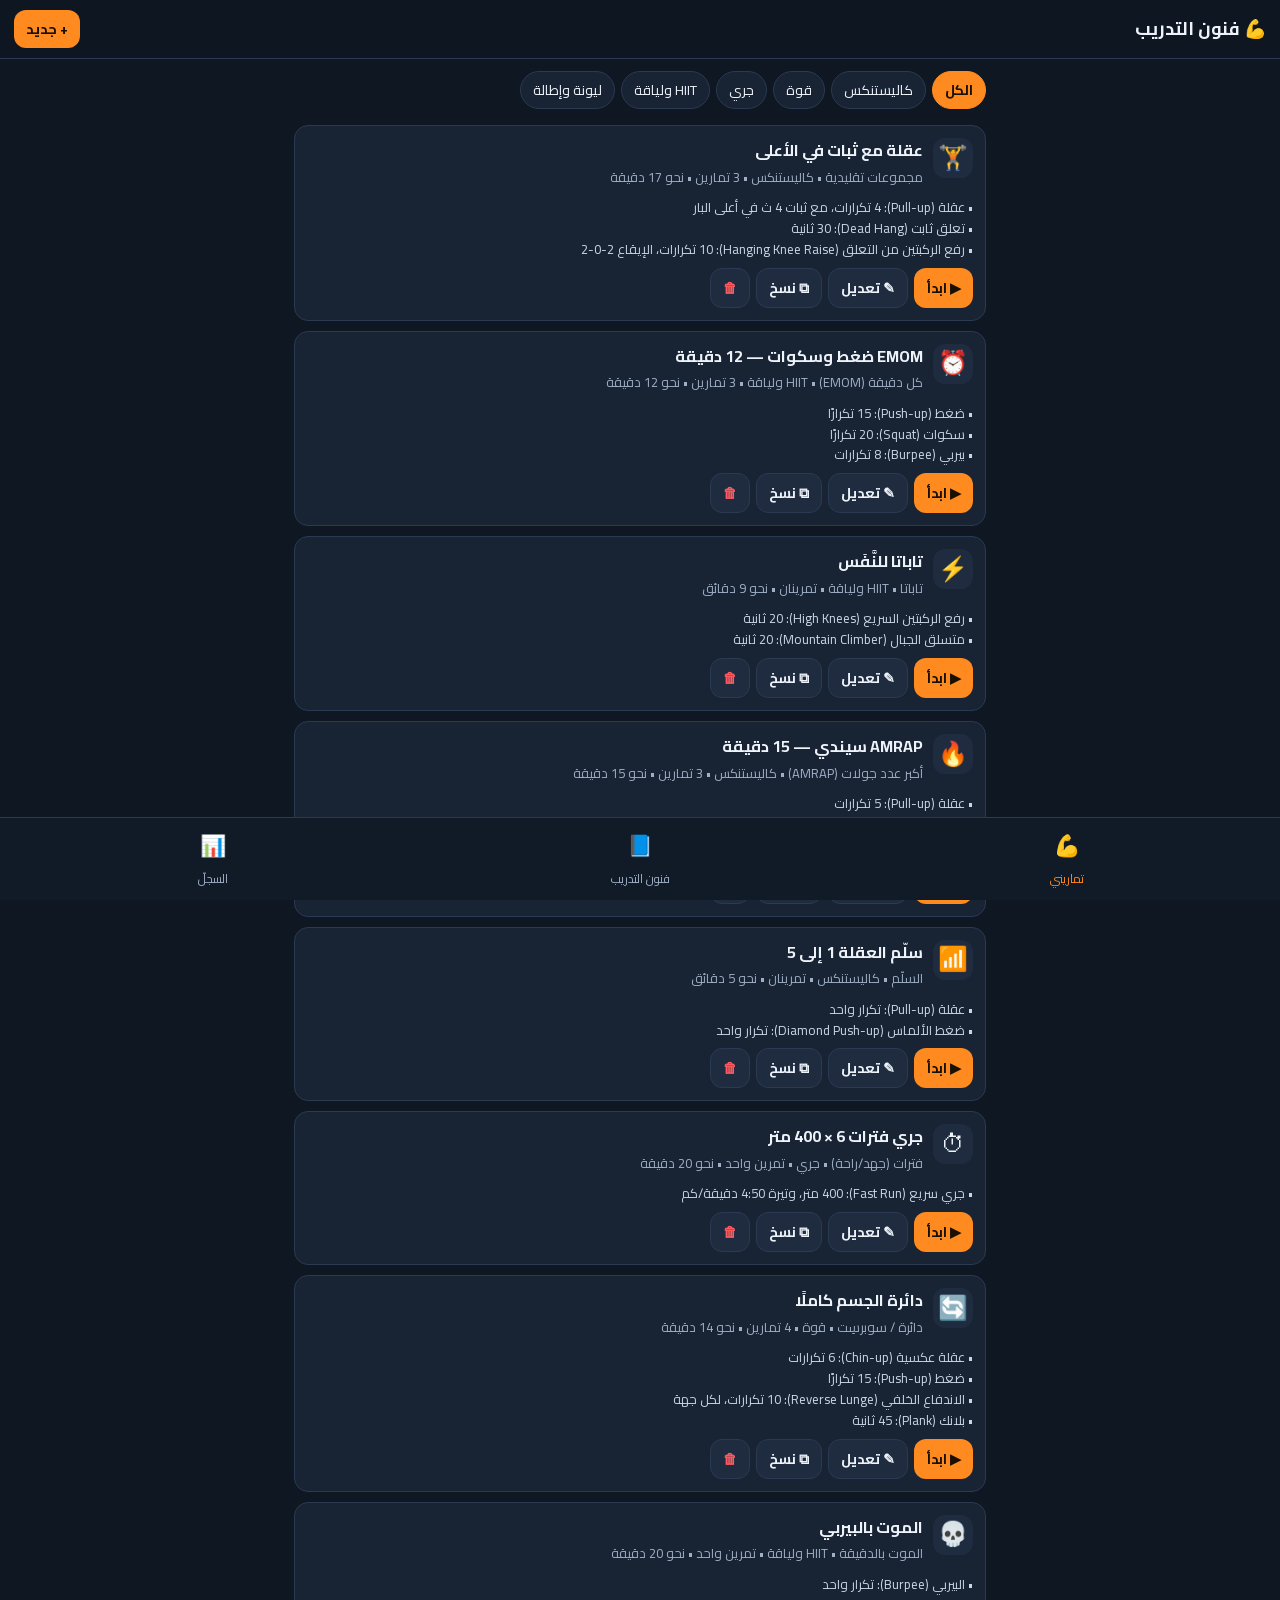
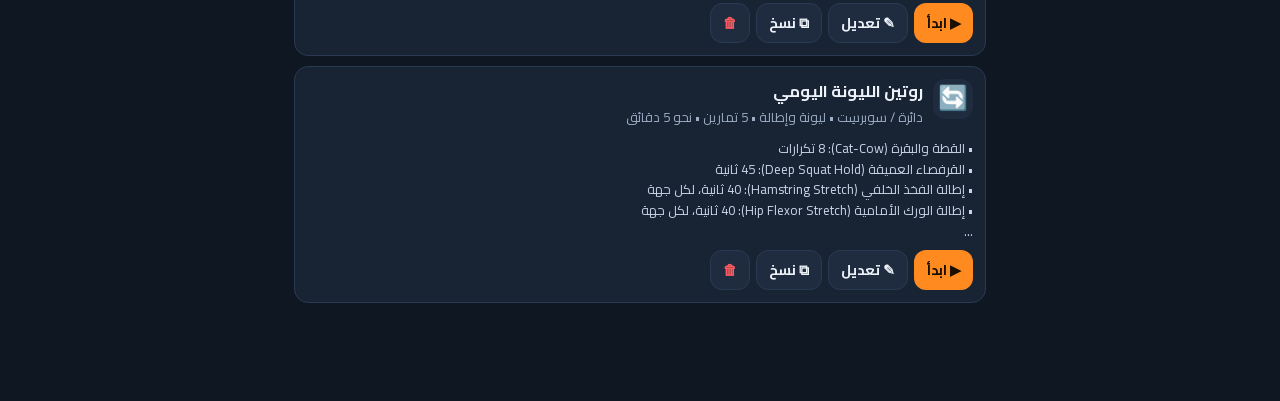
==== funoon/src/main/assets/index.html @ 86eafaa0 "إضافة تطبيق «فنون التدريب» وبناؤه مع خطة التدريب Co-Authored-By: Claude Opus 5.5 <noreply@anthropic." ====
<!DOCTYPE html>
<html lang="ar" dir="rtl">
<head>
<meta charset="utf-8">
<meta name="viewport" content="width=device-width, initial-scale=1, viewport-fit=cover">
<meta name="theme-color" content="#0f1722">
<title>فنون التدريب</title>
<style>@font-face { font-family: "Cairo"; src: url([data-uri]) format("woff"); font-weight: 400; unicode-range: U+0600-06FF, U+0750-077F, U+08A0-08FF, U+FB50-FDFF, U+FE70-FEFF, U+200C-200F, U+2010-2011, U+204F, U+2E41; }
@font-face { font-family: "Cairo"; src: url([data-uri]) format("woff"); font-weight: 700; unicode-range: U+0600-06FF, U+0750-077F, U+08A0-08FF, U+FB50-FDFF, U+FE70-FEFF, U+200C-200F, U+2010-2011, U+204F, U+2E41; }
@font-face { font-family: "Cairo"; src: url([data-uri]) format("woff"); font-weight: 400; unicode-range: U+0000-00FF, U+0131, U+0152-0153, U+02BB-02BC, U+02C6, U+02DA, U+02DC, U+2000-206F, U+2074, U+20AC, U+2122, U+2191, U+2193, U+2212, U+2215, U+FEFF, U+FFFD; }
@font-face { font-family: "Cairo"; src: url([data-uri]) format("woff"); font-weight: 700; unicode-range: U+0000-00FF, U+0131, U+0152-0153, U+02BB-02BC, U+02C6, U+02DA, U+02DC, U+2000-206F, U+2074, U+20AC, U+2122, U+2191, U+2193, U+2212, U+2215, U+FEFF, U+FFFD; }

:root {
  --bg: #0f1722; --card: #182334; --card2: #1f2c40; --line: #2a3a52;
  --tx: #eef3fa; --mut: #9fb0c6; --acc: #ff8a1f; --ok: #35c27a; --blue: #4ea3ff; --red: #ff5a5f; --pur: #a27cf0;
}
* { box-sizing: border-box; -webkit-tap-highlight-color: transparent; }
html, body { margin: 0; background: var(--bg); color: var(--tx); font-family: "Cairo", sans-serif; direction: rtl; }
body { padding-bottom: 76px; font-size: 16px; line-height: 1.6; }
body.playing { padding-bottom: 0; }
body.playing .nav { display: none; }
button { font-family: inherit; font-size: inherit; color: inherit; border: none; background: none; cursor: pointer; }
input, select, textarea { font-family: inherit; font-size: 16px; color: var(--tx); background: var(--card2); border: 1px solid var(--line); border-radius: 10px; padding: 8px 10px; width: 100%; }
input:focus, select:focus, textarea:focus { outline: none; border-color: var(--acc); }
textarea { height: 70px; direction: ltr; margin-top: 8px; }
.en { direction: ltr; unicode-bidi: isolate; color: var(--mut); font-size: .82em; }
.ltr { direction: ltr; unicode-bidi: isolate; display: inline-block; }
.small { font-size: 13px; color: var(--mut); }
.ok { color: var(--ok); }
.center { text-align: center; }
.sp { flex: 1; }
.row { display: flex; gap: 8px; align-items: center; }

.top { position: sticky; top: 0; z-index: 20; background: rgba(15,23,34,.96); padding: 10px 14px; border-bottom: 1px solid var(--line); display: flex; align-items: center; gap: 10px; }
.top h1 { font-size: 18px; margin: 0; flex: 1; font-weight: 700; }
.top .back { font-size: 22px; width: 36px; height: 36px; border-radius: 10px; background: var(--card); }
.wrap { padding: 12px 14px; max-width: 720px; margin: 0 auto; }
h2 { font-size: 17px; margin: 18px 0 6px; }

.nav { position: fixed; bottom: 0; left: 0; right: 0; z-index: 30; display: flex; background: #111b28; border-top: 1px solid var(--line); }
.nav button { flex: 1; padding: 8px 0 10px; font-size: 12px; color: var(--mut); display: flex; flex-direction: column; align-items: center; gap: 2px; }
.nav button .ic { font-size: 21px; }
.nav button.on { color: var(--acc); }

.btn { display: inline-block; background: var(--acc); color: #1a0f00; font-weight: 700; padding: 10px 18px; border-radius: 12px; }
.btn.sm { padding: 6px 12px; font-size: 14px; }
.btn.full { display: block; width: 100%; text-align: center; margin-top: 10px; }
.btn.ghost { background: var(--card2); color: var(--tx); border: 1px solid var(--line); }
.btn.ok { background: var(--ok); color: #04210f; }
.danger { color: var(--red) !important; }
.ib { width: 34px; height: 34px; border-radius: 9px; background: var(--card2); border: 1px solid var(--line); flex: none; font-size: 14px; }
.card { background: var(--card); border-radius: 14px; padding: 12px 14px; margin: 10px 0; border: 1px solid var(--line); }
.hero { background: linear-gradient(135deg, #1d3557, #0f1722); border-color: #2b4a75; }
.big2 { font-size: 22px; font-weight: 700; }
.empty { text-align: center; color: var(--mut); padding: 40px 10px; }
.fic { font-size: 24px; width: 40px; height: 40px; border-radius: 12px; background: var(--card2); display: inline-flex; align-items: center; justify-content: center; flex: none; }

.fchips { display: flex; gap: 6px; overflow-x: auto; padding-bottom: 6px; }
.fc { white-space: nowrap; padding: 5px 12px; border-radius: 20px; background: var(--card); border: 1px solid var(--line); font-size: 14px; }
.fc.on { background: var(--acc); color: #1a0f00; border-color: var(--acc); font-weight: 700; }
.wcard { background: var(--card); border: 1px solid var(--line); border-radius: 14px; padding: 12px; margin: 10px 0; }
.wh { display: flex; gap: 10px; align-items: flex-start; }
.wex { font-size: 13px; color: #c9d6e6; margin: 8px 0; }
.wbtns { display: flex; gap: 6px; flex-wrap: wrap; }

/* المنشئ */
.ef { display: inline-flex; flex-direction: column; gap: 2px; width: calc(50% - 5px); margin: 4px 0; vertical-align: top; }
.ef.w { width: 100%; }
.ef span { font-size: 12px; color: var(--mut); }
.efs { display: flex; flex-wrap: wrap; gap: 0 10px; }
.fgrid { display: grid; grid-template-columns: repeat(2, 1fr); gap: 8px; }
.fbtn { display: flex; align-items: center; gap: 8px; padding: 8px; border-radius: 12px; background: var(--card); border: 1px solid var(--line); text-align: right; font-size: 14px; font-weight: 700; }
.fbtn .fic { width: 32px; height: 32px; font-size: 18px; }
.fbtn.on { border-color: var(--acc); background: #2a2216; }
.fdesc { background: #1b2a3f; border-right: 4px solid var(--blue); padding: 8px 12px; border-radius: 8px; font-size: 14px; margin: 10px 0; }
.hint { font-size: 12px; color: #ffcc8f; margin: 4px 0; }
.excard { background: var(--card); border: 1px solid var(--line); border-radius: 14px; padding: 10px; margin: 10px 0; }
.exh { display: flex; gap: 6px; align-items: center; }
.exh .no { width: 26px; height: 26px; border-radius: 50%; background: var(--acc); color: #1a0f00; font-weight: 700; display: flex; align-items: center; justify-content: center; flex: none; font-size: 13px; }
.exname { font-weight: 700; }
.modes { display: flex; flex-wrap: wrap; gap: 6px; margin: 8px 0 4px; }
.md { padding: 5px 10px; border-radius: 10px; background: var(--card2); border: 1px solid var(--line); font-size: 13px; }
.md.on { background: var(--blue); color: #04121f; border-color: var(--blue); font-weight: 700; }
.tg { display: flex; align-items: center; gap: 10px; margin-top: 6px; font-size: 14px; }
.sw { width: 40px; height: 24px; border-radius: 12px; background: #3a4a60; position: relative; flex: none; }
.sw::after { content: ""; position: absolute; top: 3px; right: 3px; width: 18px; height: 18px; border-radius: 50%; background: #fff; transition: right .2s; }
.tg.on .sw { background: var(--acc); }
.tg.on .sw::after { right: 19px; }
.prev { font-size: 13px; color: #bff0d2; background: #14361f; border-radius: 8px; padding: 4px 10px; margin-top: 8px; }
ol.stl { padding-right: 22px; font-size: 13px; margin: 8px 0 0; }
ol.stl li { margin: 3px 0; }
ul.rules { padding-right: 20px; margin: 4px 0; }
ul.rules li { margin: 5px 0; font-size: 14px; }

/* المشغّل */
.player { min-height: 100vh; display: flex; flex-direction: column; background: var(--bg); }
.ptop { display: flex; align-items: center; gap: 10px; padding: 10px 14px; border-bottom: 1px solid var(--line); }
.pbody { flex: 1; display: flex; flex-direction: column; align-items: center; justify-content: center; text-align: center; padding: 16px; }
.ptype { font-size: 14px; font-weight: 700; padding: 3px 14px; border-radius: 20px; background: var(--card2); }
.plabel { font-size: 26px; font-weight: 700; margin-top: 10px; line-height: 1.4; }
.psub { font-size: 16px; color: var(--mut); margin-top: 4px; }
.pbig { font-size: 56px; font-weight: 700; color: var(--acc); direction: ltr; min-height: 10px; }
.pclock { font-size: 80px; font-weight: 700; direction: ltr; font-variant-numeric: tabular-nums; line-height: 1.2; }
.pclock .small { font-size: 16px; }
.pclock #pl-up { font-size: 30px; }
.pbarw { width: 80%; max-width: 360px; height: 10px; background: #233246; border-radius: 6px; overflow: hidden; margin: 8px 0; }
.pbarw i { display: block; height: 100%; width: 0; background: var(--acc); }
.pnote { font-size: 14px; color: #ffcc8f; }
.plist { font-size: 16px; text-align: right; margin-top: 8px; }
.pnext { font-size: 14px; color: var(--mut); margin-top: 10px; }
.pctl { padding: 10px 14px 18px; }
.pmain { width: 100%; padding: 16px; border-radius: 16px; background: var(--acc); color: #1a0f00; font-size: 22px; font-weight: 700; }
.prow { display: grid; grid-template-columns: repeat(4, 1fr); gap: 6px; margin-top: 8px; }
.prow button { padding: 10px 2px; border-radius: 12px; background: var(--card2); border: 1px solid var(--line); font-size: 13px; }
.pend { width: 100%; margin-top: 8px; padding: 8px; color: var(--red); font-size: 14px; }
.t-rest .pclock, .t-gap .pclock { color: var(--ok); }
.t-rest .pbarw i, .t-gap .pbarw i { background: var(--ok); }
.t-hold .pclock { color: var(--blue); }
.t-hold .pbarw i { background: var(--blue); }
.t-work .pclock, .t-emom .pclock, .t-amrap .pclock { color: var(--acc); }
.t-rest .ptype, .t-gap .ptype { background: #14361f; color: #bff0d2; }
.t-hold .ptype { background: #13304d; color: #bfe0ff; }
.t-work .ptype, .t-emom .ptype, .t-amrap .ptype, .t-manual .ptype, .t-stopwatch .ptype { background: #3a2610; color: #ffcc8f; }
.t-rest .pmain, .t-gap .pmain { background: var(--card2); color: var(--tx); border: 1px solid var(--line); }
.paused .pclock { opacity: .4; }

.toast { position: fixed; bottom: 90px; left: 50%; transform: translateX(-50%); background: #26364d; padding: 10px 18px; border-radius: 12px; z-index: 60; opacity: 0; transition: opacity .3s; pointer-events: none; font-size: 15px; white-space: nowrap; }
.toast.show { opacity: 1; }
</style>
</head>
<body>
<div id="app"></div>
<nav class="nav">
  <button data-tab="list"><span class="ic">💪</span>تماريني</button>
  <button data-tab="formats"><span class="ic">📘</span>فنون التدريب</button>
  <button data-tab="history"><span class="ic">📊</span>السجلّ</button>
</nav>
<div class="toast" id="toast"></div>
<script>'use strict';
/* =====================================================================
   محرّك «فنون التدريب»: أنواع التمارين، وأنواع التدريب، وتحويلها إلى خطوات
   ===================================================================== */

const ORD = ['الأولى', 'الثانية', 'الثالثة', 'الرابعة', 'الخامسة', 'السادسة', 'السابعة', 'الثامنة', 'التاسعة', 'العاشرة'];

/* أنواع التمرين الواحد */
const MODES = {
  reps: { ar: 'تكرارات', ic: '🔁' },
  time: { ar: 'وقت', ic: '⏱' },
  reps_hold: { ar: 'تكرارات + ثبات', ic: '🔁⏸' },
  time_reps: { ar: 'وقت بهدف تكرارات', ic: '⏱🎯' },
  distance: { ar: 'مسافة', ic: '📏' },
};

/* فئات التدريب */
const CATEGORIES = ['كاليستنكس', 'قوة', 'قوة انفجارية', 'جري', 'HIIT ولياقة', 'تحمّل', 'ليونة وإطالة', 'قتالية', 'إحماء', 'أخرى'];

function num(v, d) { const n = parseFloat(v); return isFinite(n) && n >= 0 ? n : d; }
function int(v, d) { const n = parseInt(v, 10); return isFinite(n) && n >= 0 ? n : d; }
function secTxt(s) {
  s = Math.round(s);
  if (s < 60) return s + ' ثانية';
  const m = Math.floor(s / 60), r = s % 60;
  if (r) return m + ':' + (r < 10 ? '0' : '') + r + ' دقيقة';
  return m === 1 ? 'دقيقة' : (m === 2 ? 'دقيقتان' : (m <= 10 ? m + ' دقائق' : m + ' دقيقة'));
}
function repsTxt(n) {
  n = int(n, 0);
  if (n === 1) return 'تكرار واحد';
  if (n === 2) return 'تكراران';
  if (n >= 3 && n <= 10) return n + ' تكرارات';
  return n + ' تكرارًا';
}

/* وصف التمرين بنص عربي واضح */
function describe(ex, repsOverride) {
  const reps = repsOverride != null ? repsOverride : int(ex.reps, 0);
  let t = '';
  switch (ex.mode) {
    case 'time': t = secTxt(num(ex.secs, 30)); break;
    case 'reps_hold': t = repsTxt(reps) + '، مع ثبات ' + num(ex.hold, 3) + ' ث' + (ex.where ? ' في ' + ex.where : ''); break;
    case 'time_reps': t = secTxt(num(ex.secs, 30)) + (reps ? '، الهدف ' + repsTxt(reps) : ''); break;
    case 'distance': t = int(ex.dist, 0) + ' متر' + (ex.pace ? '، وتيرة ' + ex.pace : ''); break;
    default: t = repsTxt(reps);
  }
  if (ex.side) t += '، لكل جهة';
  if (ex.tempo) t += '، الإيقاع ' + ex.tempo;
  if (ex.load) t += ' (' + ex.load + ')';
  return t;
}

/* خطوات أداء التمرين مرة واحدة (جولة واحدة) */
function perform(ex, opt) {
  opt = opt || {};
  const name = ex.name || 'تمرين';
  const reps = opt.reps != null ? opt.reps : int(ex.reps, 0);
  const tag = opt.tag ? opt.tag + ' • ' : '';
  const note = [ex.tempo ? 'الإيقاع ' + ex.tempo : '', ex.load || '', ex.notes || ''].filter(Boolean).join(' — ');
  const sides = ex.side ? ['الجهة اليمنى', 'الجهة اليسرى'] : [''];
  const out = [];
  sides.forEach((sd, si) => {
    const sdt = sd ? ' — ' + sd : '';
    if (si > 0) out.push({ type: 'gap', secs: 5, label: 'بدّل الجهة', sub: name + ' — ' + sd, ex: name });
    switch (ex.mode) {
      case 'time':
        out.push({ type: 'work', secs: num(ex.secs, 30), label: name + sdt, sub: tag + describe(ex, reps), note, ex: name });
        break;
      case 'time_reps':
        out.push({ type: 'work', secs: num(ex.secs, 30), label: name + sdt, sub: tag + describe(ex, reps), big: reps ? '🎯 ' + reps : '', note, ex: name });
        break;
      case 'reps_hold': {
        const hold = num(ex.hold, 3), gap = Math.max(1, num(ex.gap, 3));
        const where = ex.where ? ' في ' + ex.where : '';
        for (let r = 1; r <= Math.max(1, reps); r++) {
          out.push({ type: 'gap', secs: r === 1 ? Math.max(3, gap) : gap, label: r === 1 ? 'استعد: ' + name + sdt : 'انزل، ثم اصعد للتكرار ' + r,
            sub: tag + 'التكرار ' + r + ' من ' + Math.max(1, reps), ex: name });
          out.push({ type: 'hold', secs: hold, label: 'ثبّت' + where, sub: tag + name + sdt + ' — التكرار ' + r + ' من ' + Math.max(1, reps), big: r + '/' + Math.max(1, reps), note, ex: name });
        }
        break;
      }
      case 'distance':
        out.push({ type: 'manual', label: name + sdt, sub: tag + describe(ex, reps), big: int(ex.dist, 0) + ' م', note, ex: name });
        break;
      default:
        out.push({ type: 'manual', label: name + sdt, sub: tag + describe(ex, reps), big: String(reps), note, ex: name });
    }
  });
  return out;
}
function rest(secs, label) { return { type: 'rest', secs: Math.max(1, secs), label: label || 'راحة' }; }

/* ============ أنواع التدريب ============ */
const FORMATS = {
  straight: {
    ar: 'مجموعات تقليدية', en: 'Straight Sets', ic: '🏋️',
    desc: 'تؤدّي جولات التمرين الأول كلها مع راحة بينها، ثم تنتقل إلى التمرين التالي. أنسب نوع لبناء القوة والحجم وتعلّم الحركات.',
    params: [{ k: 'restEx', ar: 'راحة بين التمارين (ثانية)', def: 120 }],
    exFields: ['sets', 'rest'],
    compile(w) {
      const s = []; const exs = w.exercises;
      exs.forEach((ex, i) => {
        const sets = Math.max(1, int(ex.sets, 3));
        for (let k = 1; k <= sets; k++) {
          s.push(...perform(ex, { tag: 'الجولة ' + (ORD[k - 1] || k) + ' من ' + sets }));
          if (k < sets) s.push(rest(num(ex.rest, 90), 'راحة بين الجولات'));
        }
        if (i < exs.length - 1) s.push(rest(num(w.p.restEx, 120), 'راحة قبل التمرين التالي'));
      });
      return s;
    },
  },
  circuit: {
    ar: 'دائرة / سوبرسِت', en: 'Circuit / Superset', ic: '🔄',
    desc: 'تؤدّي التمارين واحدًا بعد الآخر دون راحة أو براحة قصيرة، ثم ترتاح بعد الجولة كاملة. تمريـنان متتاليان = سوبرسِت. يجمع القوة والنَّفَس ويوفّر الوقت.',
    params: [{ k: 'rounds', ar: 'عدد الجولات', def: 3 }, { k: 'restEx', ar: 'راحة بين التمارين (ثانية)', def: 15 }, { k: 'restRound', ar: 'راحة بين الجولات (ثانية)', def: 90 }],
    compile(w) {
      const s = [], exs = w.exercises, R = Math.max(1, int(w.p.rounds, 3));
      for (let r = 1; r <= R; r++) {
        exs.forEach((ex, i) => {
          s.push(...perform(ex, { tag: 'الجولة ' + r + ' من ' + R }));
          if (i < exs.length - 1 && num(w.p.restEx, 0) > 0) s.push(rest(num(w.p.restEx, 15), 'انتقال'));
        });
        if (r < R) s.push(rest(num(w.p.restRound, 90), 'راحة بين الجولات'));
      }
      return s;
    },
  },
  emom: {
    ar: 'كل دقيقة (EMOM)', en: 'Every Minute On the Minute', ic: '⏰',
    desc: 'في بداية كل دقيقة تؤدّي العدد المطلوب، وما بقي من الدقيقة راحة. إن كتبت أكثر من تمرين تتناوب عليها الدقائق. ممتاز لحجم كبير بجودة ثابتة.',
    params: [{ k: 'minutes', ar: 'المدة الكلية (دقيقة)', def: 12 }, { k: 'every', ar: 'طول الفترة (ثانية) — 60 = كل دقيقة', def: 60 }],
    compile(w) {
      const s = [], exs = w.exercises, every = Math.max(10, num(w.p.every, 60));
      const count = Math.max(1, Math.floor(num(w.p.minutes, 12) * 60 / every));
      for (let m = 0; m < count; m++) {
        const ex = exs[m % exs.length];
        s.push({ type: 'emom', secs: every, label: 'الفترة ' + (m + 1) + ' من ' + count, sub: (ex.name || '') + ' — ' + describe(ex), big: ex.mode === 'reps' || ex.mode === 'reps_hold' ? String(int(ex.reps, 0)) : '', ex: ex.name });
      }
      return s;
    },
  },
  amrap: {
    ar: 'أكبر عدد جولات (AMRAP)', en: 'As Many Rounds As Possible', ic: '🔥',
    desc: 'تكرّر قائمة التمارين أكثر عدد ممكن من الجولات خلال وقت محدد، وتضغط «+ جولة» كلما أنهيت جولة. يقيس اللياقة ويتحدّاها.',
    params: [{ k: 'minutes', ar: 'المدة (دقيقة)', def: 15 }],
    compile(w) {
      return [{ type: 'amrap', secs: Math.max(1, num(w.p.minutes, 15)) * 60, label: 'AMRAP — ' + num(w.p.minutes, 15) + ' دقيقة', list: w.exercises.map((e) => (e.name || '') + ': ' + describe(e)) }];
    },
  },
  tabata: {
    ar: 'تاباتا', en: 'Tabata', ic: '⚡',
    desc: '20 ثانية بأقصى جهد، ثم 10 ثوانٍ راحة، 8 مرات (4 دقائق) لكل تمرين. شديد جدًا ويرفع اللياقة القلبية بسرعة.',
    params: [{ k: 'work', ar: 'الجهد (ثانية)', def: 20 }, { k: 'rest', ar: 'الراحة (ثانية)', def: 10 }, { k: 'rounds', ar: 'الجولات لكل تمرين', def: 8 }, { k: 'restEx', ar: 'راحة بين التمارين (ثانية)', def: 60 }],
    compile(w) {
      const s = [], exs = w.exercises, N = Math.max(1, int(w.p.rounds, 8));
      exs.forEach((ex, i) => {
        for (let r = 1; r <= N; r++) {
          s.push({ type: 'work', secs: Math.max(1, num(w.p.work, 20)), label: ex.name || 'تمرين', sub: 'الجولة ' + r + ' من ' + N + ' — بأقصى جهد', ex: ex.name });
          if (r < N) s.push(rest(num(w.p.rest, 10)));
        }
        if (i < exs.length - 1) s.push(rest(num(w.p.restEx, 60), 'راحة قبل التمرين التالي'));
      });
      return s;
    },
  },
  intervals: {
    ar: 'فترات (جهد/راحة)', en: 'Intervals / HIIT', ic: '⏱',
    desc: 'فترة جهد ثم فترة راحة، لعدد من الجولات، والتمارين تتناوب على الجولات. اكتب وقت الجهد 0 لتنفّذ تمرين كل جولة بعدده أو مسافته (مثل جري 400 م) ثم الراحة.',
    params: [{ k: 'work', ar: 'الجهد (ثانية) — 0 = حسب التمرين', def: 40 }, { k: 'rest', ar: 'الراحة (ثانية)', def: 20 }, { k: 'rounds', ar: 'عدد الجولات', def: 8 }],
    compile(w) {
      const s = [], exs = w.exercises, N = Math.max(1, int(w.p.rounds, 8)), W = num(w.p.work, 40);
      for (let r = 0; r < N; r++) {
        const ex = exs[r % exs.length], tag = 'الجولة ' + (r + 1) + ' من ' + N;
        if (W > 0) s.push({ type: 'work', secs: W, label: ex.name || 'تمرين', sub: tag, ex: ex.name });
        else s.push(...perform(ex, { tag }));
        if (r < N - 1) s.push(rest(num(w.p.rest, 20)));
      }
      return s;
    },
  },
  fortime: {
    ar: 'ضد الساعة', en: 'For Time', ic: '🏁',
    desc: 'تنهي قائمة التمارين كلها بأسرع وقت ممكن، وتسجّل زمنك. يمكن وضع حدّ أقصى للوقت. مناسب لمقارنة نفسك بنفسك أسبوعًا بعد أسبوع.',
    params: [{ k: 'rounds', ar: 'عدد الجولات', def: 1 }, { k: 'cap', ar: 'الحدّ الأقصى (دقيقة) — 0 بلا حد', def: 0 }],
    compile(w) {
      const R = Math.max(1, int(w.p.rounds, 1));
      const list = w.exercises.map((e) => (e.name || '') + ': ' + describe(e));
      return [{ type: 'stopwatch', cap: num(w.p.cap, 0) * 60, label: 'ضد الساعة' + (R > 1 ? ' — ' + R + ' جولات' : ''), list }];
    },
  },
  ladder: {
    ar: 'السلّم', en: 'Ladder', ic: '📶',
    desc: 'يزيد العدد في كل درجة: 1 ثم 2 ثم 3... وتؤدّي كل التمارين بعدد الدرجة. يجمع حجمًا كبيرًا دون أن تصل إلى الفشل مبكرًا.',
    params: [{ k: 'from', ar: 'من', def: 1 }, { k: 'to', ar: 'إلى', def: 5 }, { k: 'step', ar: 'الزيادة', def: 1 }, { k: 'rest', ar: 'راحة بين الدرجات (ثانية)', def: 45 }],
    seq(w) {
      const a = int(w.p.from, 1), b = int(w.p.to, 5), st = Math.max(1, int(w.p.step, 1)), out = [];
      if (a <= b) for (let x = a; x <= b; x += st) out.push(x); else for (let x = a; x >= b; x -= st) out.push(x);
      return out.slice(0, 60);
    },
    compile(w) {
      const s = [], seq = this.seq(w), exs = w.exercises;
      seq.forEach((k, j) => {
        exs.forEach((ex) => s.push(...perform(ex, { reps: k, tag: 'الدرجة ' + (j + 1) + ' من ' + seq.length + ' (' + k + ')' })));
        if (j < seq.length - 1) s.push(rest(num(w.p.rest, 45), 'راحة بين الدرجات'));
      });
      return s;
    },
  },
  pyramid: {
    ar: 'الهرم', en: 'Pyramid', ic: '🔺',
    desc: 'يصعد العدد حتى القمة ثم ينزل: 2، 4، 6، 8، 6، 4، 2. يجمع الصعوبة في الوسط والحجم في الطرفين.',
    params: [{ k: 'from', ar: 'البداية', def: 2 }, { k: 'top', ar: 'القمة', def: 8 }, { k: 'step', ar: 'الزيادة', def: 2 }, { k: 'rest', ar: 'راحة بين المستويات (ثانية)', def: 60 }],
    seq(w) {
      const a = Math.max(1, int(w.p.from, 2)), t = Math.max(a, int(w.p.top, 8)), st = Math.max(1, int(w.p.step, 2)), up = [];
      for (let x = a; x <= t; x += st) up.push(x);
      if (up[up.length - 1] !== t) up.push(t);
      return up.concat(up.slice(0, -1).reverse()).slice(0, 60);
    },
    compile(w) {
      const s = [], seq = this.seq(w), exs = w.exercises;
      seq.forEach((k, j) => {
        exs.forEach((ex) => s.push(...perform(ex, { reps: k, tag: 'المستوى ' + (j + 1) + ' من ' + seq.length + ' (' + k + ')' })));
        if (j < seq.length - 1) s.push(rest(num(w.p.rest, 60), 'راحة'));
      });
      return s;
    },
  },
  deathby: {
    ar: 'الموت بالدقيقة', en: 'Death By', ic: '💀',
    desc: 'في الدقيقة الأولى تكرار واحد، وفي الثانية تكراران، وهكذا تزيد كل دقيقة، حتى لا تستطيع إكمال العدد داخل الدقيقة. نتيجتك عدد الدقائق التي أكملتها.',
    params: [{ k: 'start', ar: 'عدد البداية', def: 1 }, { k: 'add', ar: 'الزيادة كل دقيقة', def: 1 }, { k: 'max', ar: 'أقصى عدد دقائق', def: 20 }],
    compile(w) {
      const ex = w.exercises[0], s = [], st = Math.max(1, int(w.p.start, 1)), ad = Math.max(1, int(w.p.add, 1));
      for (let m = 0; m < Math.max(1, int(w.p.max, 20)); m++) {
        const n = st + m * ad;
        s.push({ type: 'emom', secs: 60, deathby: true, label: 'الدقيقة ' + (m + 1), sub: (ex.name || '') + ' — ' + repsTxt(n), big: String(n), ex: ex.name });
      }
      return s;
    },
  },
};

/* معلومات إضافية في صفحة «فنون التدريب» عن أساليب تُنفَّذ بالأنواع أعلاه */
const EXTRA_METHODS = [
  ['العناقيد (Cluster Sets)', 'تقسيم الجولة إلى أجزاء صغيرة براحة قصيرة (15 إلى 20 ثانية) بينها، مثل 2+2+2 عقلات. نفّذها بنوع «المجموعات التقليدية» مع جولات كثيرة وراحة قصيرة.'],
  ['الراحة والتوقف (Rest-Pause)', 'جولة قريبة من الحد، ثم راحة 15 ثانية، ثم تكرارات إضافية. نفّذها بنوع «المجموعات التقليدية».'],
  ['الشد المستمر والثبات (Isometrics)', 'ثبات في وضع معيّن (بلانك، جلوس الحائط، تعلق). اكتب التمرين بنوع «وقت»، أو «تكرارات + ثبات» لثبات في كل تكرار.'],
  ['الإيقاع البطيء (Tempo)', 'تتحكم في سرعة النزول والصعود، مثل 3-1-1 (3 ثوانٍ نزول، ثانية توقف، ثانية صعود). اكتبه في خانة «الإيقاع» لأي تمرين.'],
  ['الفارتليك (Fartlek)', 'جري متواصل تتخلله تسارعات حرّة. نفّذه بنوع «الفترات» مع جهد 30 إلى 60 ثانية وراحة جري هادئ.'],
  ['الجري الهادئ الطويل (Zone 2)', 'جري طويل بنَفَس مريح لبناء القلب. اكتبه تمرينًا بنوع «وقت» (مثل 45 دقيقة) في «مجموعات تقليدية» بجولة واحدة.'],
  ['البليومترك (Plyometrics)', 'قفز وحركات انفجارية بتكرارات قليلة وراحة كاملة. نفّذها بنوع «المجموعات التقليدية» وفي أول الجلسة.'],
  ['التمرين المتصاعد (Chipper)', 'قائمة طويلة من تمارين مختلفة تنهيها مرة واحدة. نفّذه بنوع «ضد الساعة».'],
];

function compileWorkout(w) {
  const f = FORMATS[w.format];
  if (!f || !w.exercises || !w.exercises.length) return [];
  w.p = w.p || {};
  const steps = f.compile.call(f, w);
  // نص «التالي» في كل راحة
  for (let i = 0; i < steps.length; i++) {
    if (steps[i].type === 'rest') {
      const nx = steps[i + 1];
      steps[i].sub = nx ? 'التالي: ' + nx.label + (nx.sub ? ' — ' + nx.sub : '') : '';
    }
  }
  return steps;
}

/* تقدير المدة بالثواني (التكرار اليدوي = 3 ثوانٍ لكل تكرار تقريبًا) */
function estimateTxt(w) {
  const m = Math.max(1, Math.round(estimate(w) / 60));
  return m === 1 ? 'دقيقة' : (m === 2 ? 'دقيقتان' : (m <= 10 ? m + ' دقائق' : m + ' دقيقة'));
}
function estimate(w) {
  const st = compileWorkout(w);
  let t = 0;
  st.forEach((s) => {
    if (s.secs) t += s.secs;
    else if (s.type === 'manual') { const n = parseInt(s.big, 10) || 10; t += /م$/.test(s.big || '') ? n / 3.3 : Math.max(10, n * 3); }
    else if (s.type === 'stopwatch') t += s.cap || 600;
  });
  return t;
}

if (typeof module !== 'undefined') module.exports = { FORMATS, MODES, CATEGORIES, EXTRA_METHODS, compileWorkout, estimate, describe, perform, secTxt, repsTxt };
</script>
<script>'use strict';
/* مكتبة أسماء التمارين للاقتراح أثناء الكتابة (يمكنك كتابة أي اسم آخر) */
const LIBRARY = [
  // العقلة والسحب
  'عقلة (Pull-up)', 'عقلة عكسية (Chin-up)', 'عقلة واسعة (Wide Pull-up)', 'عقلة ضيقة (Close-grip Pull-up)', 'عقلة سريعة الصعود (Explosive Pull-up)',
  'عقلة الأرتشر (Archer Pull-up)', 'عقلة الآلة الكاتبة (Typewriter Pull-up)', 'عقلة بنزول بطيء (Negative Pull-up)', 'عقلة بتوقف في الأعلى (Pause Pull-up)',
  'المسل أب (Muscle-up)', 'تعلق ثابت (Dead Hang)', 'تعلق نشط (Active Hang)', 'تعلق بذراعين مثنيتين (Flexed-Arm Hang)', 'تعلق بيد واحدة (One-Arm Hang)',
  'سحب لوح الكتف (Scapular Pull)', 'تجديف مقلوب (Inverted Row)', 'الفرونت ليفر المنكمش (Tuck Front Lever)', 'الفرونت ليفر (Front Lever)',
  // الدفع
  'ضغط (Push-up)', 'ضغط ضيق (Close-grip Push-up)', 'ضغط الألماس (Diamond Push-up)', 'ضغط واسع (Wide Push-up)', 'ضغط بقدمين مرفوعتين (Decline Push-up)',
  'ضغط على مرتفع (Incline Push-up)', 'ضغط انفجاري (Explosive Push-up)', 'ضغط بالتصفيق (Clap Push-up)', 'ضغط الأرتشر (Archer Push-up)', 'ضغط شبه بلانش (Pseudo Planche Push-up)',
  'ضغط الكتف المقلوب (Pike Push-up)', 'ضغط الوقوف على اليدين (Handstand Push-up)', 'ضغط بإيقاع بطيء (Tempo Push-up)', 'تثبيت أسفل الضغط (Push-up Bottom Hold)',
  'غطس الحافة (Bench Dip)', 'غطس البار المستقيم (Straight-Bar Dip)', 'غطس المتوازي (Parallel Bar Dip)', 'تثبيت الدعم على البار (Bar Support Hold)', 'الوقوف على اليدين على الحائط (Wall Handstand)',
  // الأرجل
  'سكوات (Squat)', 'سكوات بإيقاع بطيء (Tempo Squat)', 'سكوات بتوقف (Pause Squat)', 'قفز السكوات (Squat Jump)', 'السكوات البلغاري (Bulgarian Split Squat)',
  'الاندفاع الأمامي (Forward Lunge)', 'الاندفاع الخلفي (Reverse Lunge)', 'الاندفاع المشي (Walking Lunge)', 'الاندفاع بالقفز (Jumping Lunge)', 'سكوات البيستول (Pistol Squat)',
  'سكوات الروبيان (Shrimp Squat)', 'القرفصاء الجانبية (Cossack Squat)', 'جلوس الحائط (Wall Sit)', 'النزول البطيء عن درجة (Step-Down)', 'الصعود على درجة (Step-up)',
  'رفع الكعب (Calf Raise)', 'رفع الكعب بقدم واحدة (Single-Leg Calf Raise)', 'رفع مقدّمة القدم (Tibialis Raise)', 'جسر الورك (Glute Bridge)', 'جسر الورك بقدم واحدة (Single-Leg Glute Bridge)',
  'الرفع الرومانياني بقدم واحدة (Single-Leg RDL)', 'الانحناء الإسكندنافي (Nordic Curl)',
  // القفز والانفجار
  'القفز العريض (Broad Jump)', 'قفز الركبتين للصدر (Tuck Jump)', 'القفز الجانبي (Lateral Bound)', 'القفزات المتتالية (Bounding)', 'قفز بقدم واحدة (Single-Leg Hop)',
  'قفزات الكاحل (Pogo Hops)', 'قفز الصندوق (Box Jump)', 'البيربي (Burpee)', 'بيربي مع عقلة (Burpee Pull-up)', 'قفز النجمة (Star Jump)', 'قفز الحبل (Jump Rope)',
  // الجذع
  'بلانك (Plank)', 'بلانك جانبي (Side Plank)', 'بلانك عالي التوتر (RKC Plank)', 'وضع الجسم المقعّر (Hollow Body Hold)', 'هزّ الجسم المقعّر (Hollow Rock)',
  'المشي باليدين من البلانك (Plank Walkout)', 'عجلة البطن (Ab Wheel Rollout)', 'رفع الركبتين من التعلق (Hanging Knee Raise)', 'رفع الساقين من التعلق (Hanging Leg Raise)',
  'من القدمين إلى البار (Toes-to-Bar)', 'الجلوس على شكل L (L-sit)', 'متسلق الجبال (Mountain Climber)', 'الحشرة الميتة (Dead Bug)', 'الطائر والكلب (Bird Dog)', 'الجلوس الروسي (Russian Twist)', 'الرجل الخارق (Superman)',
  // الجري واللياقة
  'جري هادئ (Easy Run)', 'جري ثابت (Tempo Run)', 'جري سريع (Fast Run)', 'سرعة قصوى (Sprint)', 'انطلاقات (Strides)', 'تسارع (Acceleration Sprint)', 'جري صعود مرتفع (Hill Sprint)',
  'رفع الركبتين السريع (High Knees)', 'الوثب التبادلي (A-Skip)', 'المشي برفع الركبة (A-March)', 'ركل المؤخرة (Butt Kicks)', 'مشي سريع (Brisk Walk)', 'زحف الدب (Bear Crawl)', 'الملاكمة في الهواء (Shadow Boxing)',
  // الليونة
  'القطة والبقرة (Cat-Cow)', 'القرفصاء العميقة (Deep Squat Hold)', 'إطالة الفخذ الخلفي (Hamstring Stretch)', 'إطالة الفخذ الأمامي (Quad Stretch)', 'إطالة الورك الأمامية (Hip Flexor Stretch)',
  'وضع الحمامة (Pigeon Pose)', 'دوران الصدر (Thoracic Rotation)', 'تمديد الصدر (Pec Stretch)', 'تعلق سلبي (Passive Hang)', 'وضع الطفل (Child\'s Pose)', 'الانحناء الأمامي (Forward Fold)',
  'تهيئة المعصمين (Wrist Prep)', 'ثني الكاحل نحو الحائط (Ankle Knee-to-Wall)', 'أرجحة الرجل (Leg Swings)', 'دوران الذراعين (Arm Circles)', 'وضع الفطيرة (Pancake)',
];

/* تمارين جاهزة تظهر أول مرة (يمكنك تعديلها أو حذفها) */
function sampleWorkouts() {
  const id = () => Math.random().toString(36).slice(2, 10);
  return [
    { id: id(), name: 'عقلة مع ثبات في الأعلى', cat: 'كاليستنكس', format: 'straight', p: { restEx: 120 }, exercises: [
      { name: 'عقلة (Pull-up)', mode: 'reps_hold', reps: 4, hold: 4, where: 'أعلى البار', gap: 3, sets: 4, rest: 90 },
      { name: 'تعلق ثابت (Dead Hang)', mode: 'time', secs: 30, sets: 3, rest: 60 },
      { name: 'رفع الركبتين من التعلق (Hanging Knee Raise)', mode: 'reps', reps: 10, tempo: '2-0-2', sets: 3, rest: 60 } ] },
    { id: id(), name: 'EMOM ضغط وسكوات — 12 دقيقة', cat: 'HIIT ولياقة', format: 'emom', p: { minutes: 12, every: 60 }, exercises: [
      { name: 'ضغط (Push-up)', mode: 'reps', reps: 15 }, { name: 'سكوات (Squat)', mode: 'reps', reps: 20 }, { name: 'بيربي (Burpee)', mode: 'reps', reps: 8 } ] },
    { id: id(), name: 'تاباتا للنَّفَس', cat: 'HIIT ولياقة', format: 'tabata', p: { work: 20, rest: 10, rounds: 8, restEx: 60 }, exercises: [
      { name: 'رفع الركبتين السريع (High Knees)', mode: 'time', secs: 20 }, { name: 'متسلق الجبال (Mountain Climber)', mode: 'time', secs: 20 } ] },
    { id: id(), name: 'AMRAP سيندي — 15 دقيقة', cat: 'كاليستنكس', format: 'amrap', p: { minutes: 15 }, exercises: [
      { name: 'عقلة (Pull-up)', mode: 'reps', reps: 5 }, { name: 'ضغط (Push-up)', mode: 'reps', reps: 10 }, { name: 'سكوات (Squat)', mode: 'reps', reps: 15 } ] },
    { id: id(), name: 'سلّم العقلة 1 إلى 5', cat: 'كاليستنكس', format: 'ladder', p: { from: 1, to: 5, step: 1, rest: 45 }, exercises: [
      { name: 'عقلة (Pull-up)', mode: 'reps', reps: 1 }, { name: 'ضغط الألماس (Diamond Push-up)', mode: 'reps', reps: 1 } ] },
    { id: id(), name: 'جري فترات 6 × 400 متر', cat: 'جري', format: 'intervals', p: { work: 0, rest: 90, rounds: 6 }, exercises: [
      { name: 'جري سريع (Fast Run)', mode: 'distance', dist: 400, pace: '4:50 دقيقة/كم' } ] },
    { id: id(), name: 'دائرة الجسم كاملًا', cat: 'قوة', format: 'circuit', p: { rounds: 3, restEx: 15, restRound: 90 }, exercises: [
      { name: 'عقلة عكسية (Chin-up)', mode: 'reps', reps: 6 }, { name: 'ضغط (Push-up)', mode: 'reps', reps: 15 },
      { name: 'الاندفاع الخلفي (Reverse Lunge)', mode: 'reps', reps: 10, side: true }, { name: 'بلانك (Plank)', mode: 'time', secs: 45 } ] },
    { id: id(), name: 'الموت بالبيربي', cat: 'HIIT ولياقة', format: 'deathby', p: { start: 1, add: 1, max: 20 }, exercises: [
      { name: 'البيربي (Burpee)', mode: 'reps', reps: 1 } ] },
    { id: id(), name: 'روتين الليونة اليومي', cat: 'ليونة وإطالة', format: 'circuit', p: { rounds: 1, restEx: 5, restRound: 0 }, exercises: [
      { name: 'القطة والبقرة (Cat-Cow)', mode: 'reps', reps: 8 }, { name: 'القرفصاء العميقة (Deep Squat Hold)', mode: 'time', secs: 45 },
      { name: 'إطالة الفخذ الخلفي (Hamstring Stretch)', mode: 'time', secs: 40, side: true }, { name: 'إطالة الورك الأمامية (Hip Flexor Stretch)', mode: 'time', secs: 40, side: true },
      { name: 'تعلق سلبي (Passive Hang)', mode: 'time', secs: 30 } ] },
  ];
}
</script>
<script>'use strict';
/* =====================================================================
   واجهة «فنون التدريب»
   ===================================================================== */
const KEY = 'funoon_v1';
const $ = (s, el) => (el || document).querySelector(s);
const esc = (t) => String(t == null ? '' : t).replace(/[&<>"]/g, (c) => ({ '&': '&amp;', '<': '&lt;', '>': '&gt;', '"': '&quot;' }[c]));
const uid = () => Math.random().toString(36).slice(2, 10);
const clone = (o) => JSON.parse(JSON.stringify(o));
const today = () => { const t = new Date(); return t.getFullYear() + '/' + (t.getMonth() + 1) + '/' + t.getDate(); };

function load() {
  let s = null;
  try { s = JSON.parse(localStorage.getItem(KEY) || 'null'); } catch (e) { s = null; }
  s = s || {};
  s.workouts = s.workouts || [];
  s.history = s.history || [];
  if (!s.seeded) { s.workouts = sampleWorkouts().concat(s.workouts); s.seeded = true; }
  s.filter = s.filter || 'الكل';
  return s;
}
let DB = load();
function save() { try { localStorage.setItem(KEY, JSON.stringify(DB)); } catch (e) { /* ignore */ } }
save();

function toast(msg) {
  const t = $('#toast'); t.textContent = msg; t.classList.add('show');
  clearTimeout(toast._t); toast._t = setTimeout(() => t.classList.remove('show'), 2200);
}

/* ============ الصوت والاهتزاز ============ */
let AC = null;
function audio() {
  if (!AC) { try { AC = new (window.AudioContext || window.webkitAudioContext)(); } catch (e) { AC = null; } }
  if (AC && AC.state === 'suspended') AC.resume();
  return AC;
}
function beep(freq, ms, vol) {
  const ac = audio(); if (!ac) return;
  const o = ac.createOscillator(), g = ac.createGain(), t = ac.currentTime, d = (ms || 150) / 1000;
  o.type = 'sine'; o.frequency.value = freq || 880;
  o.connect(g); g.connect(ac.destination);
  g.gain.setValueAtTime(vol || 0.3, t);
  g.gain.exponentialRampToValueAtTime(0.001, t + d);
  o.start(t); o.stop(t + d + 0.02);
}
function vibrate(ms) {
  try { if (window.Android && window.Android.vibrate) { window.Android.vibrate(ms); return; } } catch (e) { /* ignore */ }
  try { if (navigator.vibrate) navigator.vibrate(ms); } catch (e) { /* ignore */ }
}
function sigStart() { beep(1046, 260, 0.35); vibrate(250); }
function sigTick() { beep(740, 110, 0.25); vibrate(70); }
function sigEnd() { beep(988, 200, 0.35); setTimeout(() => beep(988, 200, 0.35), 260); setTimeout(() => beep(1318, 360, 0.35), 520); vibrate(600); }

/* ============ التنقّل ============ */
let VIEW = { name: 'list' };
const HIST = [];
function go(v) { HIST.push(VIEW); VIEW = v; render(); window.scrollTo(0, 0); }
function tab(name) { HIST.length = 0; VIEW = { name }; render(); window.scrollTo(0, 0); }
window.onAndroidBack = function () {
  if (VIEW.name === 'player') { if (P && !P.finished) { if (confirm('إنهاء التمرين الآن؟')) playerFinish(true); } else tab('list'); return true; }
  if (VIEW.name === 'edit') { if (confirm('الخروج دون حفظ؟')) { HIST.length ? (VIEW = HIST.pop(), render()) : tab('list'); } return true; }
  if (HIST.length) { VIEW = HIST.pop(); render(); return true; }
  if (VIEW.name !== 'list') { tab('list'); return true; }
  return false;
};

/* ============ قائمة التمارين ============ */
function exCount(n) { return n === 1 ? 'تمرين واحد' : (n === 2 ? 'تمرينان' : n + ' تمارين'); }
function viewList() {
  const cats = ['الكل'].concat(CATEGORIES.filter((c) => DB.workouts.some((w) => w.cat === c)));
  if (cats.indexOf(DB.filter) < 0) DB.filter = 'الكل';
  let h = '<div class="top"><h1>💪 فنون التدريب</h1><button class="btn sm" data-new>+ جديد</button></div><div class="wrap">';
  h += '<div class="fchips">' + cats.map((c) => '<button class="fc' + (DB.filter === c ? ' on' : '') + '" data-filter="' + esc(c) + '">' + esc(c) + '</button>').join('') + '</div>';
  const list = DB.workouts.filter((w) => DB.filter === 'الكل' || w.cat === DB.filter);
  if (!list.length) h += '<div class="empty">لا توجد تمارين بعد.<br><button class="btn" data-new>+ أنشئ أول تمرين</button></div>';
  list.forEach((w) => {
    const f = FORMATS[w.format] || {};
    const last = DB.history.filter((x) => x.wid === w.id).slice(-1)[0];
    h += '<div class="wcard"><div class="wh"><span class="fic">' + (f.ic || '•') + '</span><span class="sp"><b>' + esc(w.name) + '</b><br>' +
      '<span class="small">' + esc(f.ar || '') + ' • ' + esc(w.cat || '') + ' • ' + exCount(w.exercises.length) + ' • نحو ' + estimateTxt(clone(w)) + '</span>' +
      (last ? '<br><span class="small ok">آخر مرة: ' + esc(last.date) + (last.result ? ' — ' + esc(last.result) : '') + '</span>' : '') + '</span></div>' +
      '<div class="wex">' + w.exercises.slice(0, 4).map((e) => '• ' + esc(e.name) + ': ' + esc(describe(e))).join('<br>') + (w.exercises.length > 4 ? '<br>…' : '') + '</div>' +
      '<div class="wbtns"><button class="btn sm" data-play="' + w.id + '">▶ ابدأ</button><button class="btn sm ghost" data-edit="' + w.id + '">✎ تعديل</button>' +
      '<button class="btn sm ghost" data-dup="' + w.id + '">⧉ نسخ</button><button class="btn sm ghost danger" data-del="' + w.id + '">🗑</button></div></div>';
  });
  h += '</div>';
  return h;
}

/* ============ المنشئ ============ */
let EDIT = null;
function newEx() { return { name: '', mode: 'reps', reps: 10, secs: 30, hold: 3, where: '', gap: 3, dist: 400, pace: '', sets: 3, rest: 90, side: false, tempo: '', load: '', notes: '' }; }
function startEdit(w, fmt) {
  EDIT = w ? clone(w) : { id: '', name: '', cat: 'كاليستنكس', format: fmt || 'straight', p: {}, exercises: [newEx()] };
  EDIT.exercises = EDIT.exercises.map((e) => Object.assign(newEx(), e));
  go({ name: 'edit' });
}
function fmtDefaults() {
  const f = FORMATS[EDIT.format];
  f.params.forEach((pp) => { if (EDIT.p[pp.k] == null || EDIT.p[pp.k] === '') EDIT.p[pp.k] = pp.def; });
}

function exFieldsHtml(ex, i) {
  const f = FORMATS[EDIT.format];
  const seqFmt = ['ladder', 'pyramid', 'deathby'].indexOf(EDIT.format) >= 0;
  const timeFmt = EDIT.format === 'tabata' || (EDIT.format === 'intervals' && +EDIT.p.work > 0);
  const inp = (k, label, type, ph, w) => '<label class="ef' + (w ? ' w' : '') + '"><span>' + label + '</span><input data-i="' + i + '" data-f="' + k + '" ' +
    (type === 'n' ? 'type="number" inputmode="decimal" min="0"' : 'type="text"') + ' value="' + esc(ex[k]) + '" placeholder="' + esc(ph || '') + '"></label>';
  let h = '<div class="modes">' + Object.keys(MODES).map((m) => '<button class="md' + (ex.mode === m ? ' on' : '') + '" data-mode="' + m + '" data-i="' + i + '">' + MODES[m].ic + ' ' + MODES[m].ar + '</button>').join('') + '</div>';
  if (timeFmt) h += '<div class="hint">في هذا النوع يأتي الوقت من إعدادات النوع، ويكفي اسم التمرين.</div>';
  if (seqFmt) h += '<div class="hint">العدد في هذا النوع يأتي من الدرجات أو الدقائق، لا من خانة التكرارات.</div>';
  h += '<div class="efs">';
  const m = ex.mode;
  if ((m === 'reps' || m === 'reps_hold' || m === 'time_reps') && !seqFmt) h += inp('reps', m === 'time_reps' ? 'الهدف (تكرار)' : 'التكرارات', 'n');
  if (m === 'time' || m === 'time_reps') h += inp('secs', 'الوقت (ثانية)', 'n');
  if (m === 'reps_hold') { h += inp('hold', 'ثبات كل تكرار (ث)', 'n') + inp('where', 'مكان الثبات', 't', 'أعلى البار') + inp('gap', 'وقت النزول والصعود بين التكرارات (ث)', 'n'); }
  if (m === 'distance') { h += inp('dist', 'المسافة (متر)', 'n') + inp('pace', 'الوتيرة المستهدفة', 't', '5:00 دقيقة/كم'); }
  if (f.exFields && f.exFields.indexOf('sets') >= 0) h += inp('sets', 'الجولات', 'n') + inp('rest', 'راحة بين الجولات (ث)', 'n');
  h += inp('tempo', 'الإيقاع (اختياري)', 't', '3-1-1') + inp('load', 'وزن إضافي (اختياري)', 't', 'حقيبة 5 كغ');
  h += inp('notes', 'ملاحظة (اختياري)', 't', 'قبضة واسعة…', true);
  h += '</div><button class="tg' + (ex.side ? ' on' : '') + '" data-side="' + i + '"><span class="sw"></span> لكل جهة (يمين ثم يسار)</button>';
  return h;
}

function viewEdit() {
  fmtDefaults();
  const f = FORMATS[EDIT.format];
  let h = '<div class="top"><button class="back" data-back><span class="ltr">→</span></button><h1>' + (EDIT.id ? 'تعديل التمرين' : 'تمرين جديد') + '</h1><button class="btn sm ok" data-save>حفظ</button></div><div class="wrap">';
  h += '<label class="ef w"><span>اسم التمرين</span><input id="w-name" type="text" value="' + esc(EDIT.name) + '" placeholder="مثلًا: يوم السحب"></label>';
  h += '<label class="ef w"><span>الفئة</span><select id="w-cat">' + CATEGORIES.map((c) => '<option' + (EDIT.cat === c ? ' selected' : '') + '>' + esc(c) + '</option>').join('') + '</select></label>';
  h += '<h2>نوع التدريب</h2><div class="fgrid">' + Object.keys(FORMATS).map((k) => '<button class="fbtn' + (EDIT.format === k ? ' on' : '') + '" data-fmt="' + k + '"><span class="fic">' + FORMATS[k].ic + '</span>' + esc(FORMATS[k].ar) + '</button>').join('') + '</div>';
  h += '<div class="fdesc"><b>' + esc(f.ar) + '</b> <span class="en">' + esc(f.en) + '</span><br>' + esc(f.desc) + '</div>';
  h += '<div class="efs">' + f.params.map((pp) => '<label class="ef"><span>' + esc(pp.ar) + '</span><input data-p="' + pp.k + '" type="number" inputmode="decimal" min="0" value="' + esc(EDIT.p[pp.k]) + '"></label>').join('') + '</div>';
  if (EDIT.format === 'deathby' && EDIT.exercises.length > 1) h += '<div class="hint">في «الموت بالدقيقة» يُستعمل التمرين الأول فقط.</div>';
  h += '<h2>التمارين</h2>';
  EDIT.exercises.forEach((ex, i) => {
    h += '<div class="excard"><div class="exh"><span class="no">' + (i + 1) + '</span><input class="exname" data-i="' + i + '" data-f="name" list="lib" value="' + esc(ex.name) + '" placeholder="اكتب اسم التمرين أو اختر من القائمة">' +
      '<button class="ib" data-up="' + i + '">▲</button><button class="ib" data-down="' + i + '">▼</button><button class="ib danger" data-rm="' + i + '">✕</button></div>' + exFieldsHtml(ex, i) +
      '<div class="prev" id="pv' + i + '">' + esc(describe(ex)) + '</div></div>';
  });
  h += '<button class="btn ghost full" data-addex>+ إضافة تمرين</button>';
  h += '<div class="card"><b>المدة التقديرية:</b> <span id="est">نحو ' + estimateTxt(clone(EDIT)) + '</span><br><button class="btn ghost sm" data-steps style="margin-top:6px">عرض الخطوات</button><div id="steps"></div></div>';
  h += '<button class="btn ok full" data-save>💾 حفظ التمرين</button><div style="height:24px"></div></div>';
  h += '<datalist id="lib">' + LIBRARY.map((n) => '<option value="' + esc(n) + '">').join('') + '</datalist>';
  return h;
}
function refreshPreview() {
  EDIT.exercises.forEach((ex, i) => { const el = $('#pv' + i); if (el) el.textContent = describe(ex); });
  const e = $('#est'); if (e) e.textContent = 'نحو ' + estimateTxt(clone(EDIT));
}
function saveEdit() {
  EDIT.name = (EDIT.name || '').trim() || (FORMATS[EDIT.format].ar + ' — ' + today());
  EDIT.exercises = EDIT.exercises.filter((e) => (e.name || '').trim());
  if (!EDIT.exercises.length) { toast('أضف تمرينًا واحدًا على الأقل باسمه'); return; }
  if (!EDIT.id) { EDIT.id = uid(); DB.workouts.unshift(clone(EDIT)); }
  else { const i = DB.workouts.findIndex((w) => w.id === EDIT.id); if (i >= 0) DB.workouts[i] = clone(EDIT); else DB.workouts.unshift(clone(EDIT)); }
  save(); toast('حُفظ التمرين ✓'); tab('list');
}

/* ============ المشغّل ============ */
let P = null;
function fmt(sec) { sec = Math.max(0, Math.ceil(sec)); const m = Math.floor(sec / 60), s = sec % 60; return m + ':' + (s < 10 ? '0' : '') + s; }
function startPlayer(w) {
  audio();
  const steps = compileWorkout(clone(w));
  if (!steps.length) { toast('لا خطوات في هذا التمرين'); return; }
  P = { w, steps, i: 0, t0: Date.now(), pausedAt: 0, pausedTotal: 0, paused: false, end: 0, swStart: 0, rounds: 0, lastSec: -1, finished: false, result: '' };
  stepTiming();
  go({ name: 'player' });
  stepSignal();
  P.iv = setInterval(tick, 200);
}
function stepNow() { return P.steps[P.i]; }
function stepTiming() {
  const s = stepNow(); if (!s) return;
  P.lastSec = -1; P.paused = false;
  if (s.secs) P.end = Date.now() + s.secs * 1000;
  P.swStart = Date.now();
}
function stepSignal() {
  const s = stepNow(); if (!s) return;
  if (s.type === 'work' || s.type === 'hold' || s.type === 'emom' || s.type === 'amrap' || s.type === 'stopwatch') sigStart();
  else if (s.type === 'manual') beep(660, 150, 0.3);
}
function enterStep() {
  stepTiming();
  stepSignal();
  paintPlayer();
}
function nextStep() {
  if (!P) return;
  if (P.i >= P.steps.length - 1) { playerFinish(false); return; }
  P.i++; enterStep();
}
function prevStep() { if (!P || P.i === 0) return; P.i--; enterStep(); }
function togglePause() {
  if (!P) return;
  if (!P.paused) { P.paused = true; P.pausedAt = Date.now(); }
  else { const d = Date.now() - P.pausedAt; P.end += d; P.swStart += d; P.pausedTotal += d; P.paused = false; }
  paintPlayer();
}
function add15() { if (P && stepNow().secs) { P.end += 15000; tick(); } }
function elapsedTotal() { return (Date.now() - P.t0 - P.pausedTotal - (P.paused ? Date.now() - P.pausedAt : 0)) / 1000; }

function tick() {
  if (!P || P.finished || VIEW.name !== 'player') return;
  const s = stepNow(); if (!s) return;
  const el = $('#pl-total'); if (el) el.textContent = fmt(elapsedTotal());
  if (P.paused) return;
  if (s.secs && s.type !== 'stopwatch') {
    const left = (P.end - Date.now()) / 1000;
    $('#pl-clock').textContent = fmt(left);
    $('#pl-bar').style.width = Math.min(100, 100 * (1 - left / s.secs)) + '%';
    const sec = Math.ceil(left);
    if (sec !== P.lastSec) { P.lastSec = sec; if (sec <= 3 && sec >= 1) sigTick(); }
    if (left <= 0) {
      sigEnd();
      if (s.type === 'amrap') { P.result = P.rounds + ' جولة'; playerFinish(false); return; }
      nextStep();
    }
  } else if (s.type === 'stopwatch') {
    const e = (Date.now() - P.swStart) / 1000;
    $('#pl-clock').textContent = fmt(e);
    if (s.cap && e >= s.cap) { sigEnd(); P.result = 'لم يكتمل قبل الحد (' + fmt(s.cap) + ')'; playerFinish(false); }
  } else {
    // يدوي: عدّاد تصاعدي صغير
    const e = (Date.now() - P.swStart) / 1000;
    const c = $('#pl-up'); if (c) c.textContent = fmt(e);
  }
}

function viewPlayer() {
  if (!P) return '';
  if (P.finished) {
    return '<div class="top"><h1>🏁 انتهى التمرين</h1></div><div class="wrap"><div class="card hero center"><div class="big2">' + esc(P.w.name) + '</div>' +
      '<div class="small">المدة: ' + fmt(P.total) + (P.result ? '<br>النتيجة: <b>' + esc(P.result) + '</b>' : '') + '</div></div>' +
      '<label class="ef w"><span>ملاحظة على هذا التمرين (اختياري)</span><input id="h-note" type="text" placeholder="كيف كان الأداء؟"></label>' +
      '<button class="btn ok full" data-hsave>💾 حفظ في السجلّ</button><button class="btn ghost full" data-hskip>رجوع دون حفظ</button></div>';
  }
  return '<div class="player"><div class="ptop"><button class="ib" data-pexit>✕</button><span class="sp center"><span id="pl-pos"></span></span><span class="ltr small" id="pl-total">0:00</span></div>' +
    '<div class="pbody"><div class="ptype" id="pl-type"></div><div class="plabel" id="pl-label"></div><div class="psub" id="pl-sub"></div>' +
    '<div class="pbig" id="pl-big"></div><div class="pclock" id="pl-clock"></div><div class="pbarw"><i id="pl-bar"></i></div><div class="pnote" id="pl-note"></div>' +
    '<div class="plist" id="pl-list"></div><div class="pnext" id="pl-next"></div></div>' +
    '<div class="pctl"><button class="pmain" id="pl-main" data-pmain></button><div class="prow"><button data-pprev>⏮ السابق</button><button data-ppause id="pl-pause">⏸ إيقاف</button><button data-padd>+15 ث</button><button data-pskip>التالي ⏭</button></div>' +
    '<button class="pend" data-pend id="pl-end"></button></div></div>';
}
const TYPE_AR = { manual: 'نفّذ', work: 'جهد', hold: 'ثبات', gap: 'استعد', rest: 'راحة', emom: 'بداية الفترة', amrap: 'AMRAP', stopwatch: 'ضد الساعة' };
function paintPlayer() {
  if (VIEW.name !== 'player' || !P || P.finished) return;
  const s = stepNow();
  $('.player').className = 'player t-' + s.type + (P.paused ? ' paused' : '');
  $('#pl-pos').textContent = 'الخطوة ' + (P.i + 1) + ' من ' + P.steps.length;
  $('#pl-type').textContent = TYPE_AR[s.type] || '';
  $('#pl-label').textContent = s.label || '';
  $('#pl-sub').textContent = s.sub || '';
  $('#pl-big').textContent = s.type === 'amrap' ? 'الجولات: ' + P.rounds : (s.big || '');
  $('#pl-note').textContent = s.note || '';
  $('#pl-list').innerHTML = s.list ? s.list.map((x) => '<div>• ' + esc(x) + '</div>').join('') : '';
  const nx = P.steps[P.i + 1];
  $('#pl-next').textContent = nx && s.type !== 'rest' ? 'التالي: ' + nx.label : '';
  if (s.type === 'manual') { $('#pl-clock').innerHTML = '<span class="small">الوقت</span> <span id="pl-up" class="ltr">0:00</span>'; $('#pl-bar').style.width = '0'; }
  else if (s.type === 'stopwatch') $('#pl-clock').textContent = '0:00';
  const main = $('#pl-main');
  main.textContent = s.type === 'manual' ? 'تم ✓' : s.type === 'amrap' ? '+ جولة' : s.type === 'stopwatch' ? 'انتهيت 🏁' : (s.type === 'rest' || s.type === 'gap' ? 'تخطَّ الراحة ⏭' : 'التالي ⏭');
  $('#pl-pause').textContent = P.paused ? '▶ متابعة' : '⏸ إيقاف';
  const end = $('#pl-end');
  end.textContent = s.deathby ? 'لم أكمل العدد — إنهاء' : (s.type === 'amrap' ? 'إنهاء الآن' : 'إنهاء التمرين');
  tick();
}
function playerMain() {
  const s = stepNow();
  if (s.type === 'amrap') { P.rounds++; beep(880, 120); vibrate(60); paintPlayer(); return; }
  if (s.type === 'stopwatch') { P.result = 'الزمن ' + fmt((Date.now() - P.swStart) / 1000); sigEnd(); playerFinish(false); return; }
  nextStep();
}
function playerFinish(early) {
  if (!P) return;
  const s = stepNow();
  if (s && s.deathby && !P.result) P.result = 'أكملت ' + P.i + ' دقيقة';
  if (s && s.type === 'amrap' && !P.result) P.result = P.rounds + ' جولة';
  if (early && !P.result) P.result = 'توقّف عند الخطوة ' + (P.i + 1) + ' من ' + P.steps.length;
  P.total = elapsedTotal();
  P.finished = true; clearInterval(P.iv);
  render();
}

/* ============ فنون التدريب ============ */
function viewFormats() {
  let h = '<div class="top"><h1>📘 فنون التدريب</h1></div><div class="wrap">';
  h += '<p class="small">كل نوع هنا يمكنك أن تبني عليه تمرينك. اضغط «أنشئ بهذا النوع» لتبدأ.</p>';
  Object.keys(FORMATS).forEach((k) => {
    const f = FORMATS[k];
    h += '<div class="card"><div class="row"><span class="fic">' + f.ic + '</span><b class="sp">' + esc(f.ar) + ' <span class="en">' + esc(f.en) + '</span></b></div><div class="small" style="margin:6px 0">' + esc(f.desc) + '</div>' +
      '<button class="btn sm" data-newfmt="' + k + '">+ أنشئ بهذا النوع</button></div>';
  });
  h += '<h2>أنواع التمرين الواحد</h2><div class="card"><ul class="rules">' +
    '<li><b>🔁 تكرارات:</b> عدد محدد، وتضغط «تم» حين تنهي.</li>' +
    '<li><b>⏱ وقت:</b> عمل أو ثبات لمدة محددة، والعدّ تلقائي.</li>' +
    '<li><b>🔁⏸ تكرارات + ثبات:</b> كل تكرار فيه ثبات بالثواني في مكان تحدّده، مثل 4 عقلات مع ثبات 4 ث في أعلى البار. المؤقّت يوجّهك في كل تكرار.</li>' +
    '<li><b>⏱🎯 وقت بهدف تكرارات:</b> مثل 30 ثانية والهدف 20 سكوات.</li>' +
    '<li><b>📏 مسافة:</b> مثل جري 400 متر بوتيرة محددة.</li>' +
    '<li>ولكل تمرين: «لكل جهة»، والإيقاع (مثل 3-1-1)، والوزن الإضافي، وملاحظة.</li></ul></div>';
  h += '<h2>أساليب أخرى وكيف تنفّذها هنا</h2>';
  EXTRA_METHODS.forEach((m) => { h += '<div class="card"><b>' + esc(m[0]) + '</b><div class="small">' + esc(m[1]) + '</div></div>'; });
  h += '</div>';
  return h;
}

/* ============ السجلّ ============ */
function viewHistory() {
  let h = '<div class="top"><h1>📊 السجلّ</h1></div><div class="wrap">';
  if (!DB.history.length) h += '<div class="empty">لم تسجّل أي تمرين بعد.</div>';
  DB.history.slice().reverse().forEach((x, ri) => {
    const i = DB.history.length - 1 - ri;
    h += '<div class="card"><div class="row"><b class="sp">' + esc(x.name) + '</b><span class="small">' + esc(x.date) + '</span><button class="ib danger" data-hdel="' + i + '">✕</button></div>' +
      '<div class="small">المدة: ' + esc(x.dur) + (x.result ? ' • ' + esc(x.result) : '') + (x.note ? '<br>📝 ' + esc(x.note) : '') + '</div></div>';
  });
  h += '<h2>نسخة احتياطية</h2><div class="card"><div class="small">قبل حذف التطبيق أو تغيير الهاتف انسخ بياناتك واحفظها، ثم ألصقها هنا لاستعادتها.</div>' +
    '<button class="btn ghost full" data-export>نسخ بياناتي</button><textarea id="imp" placeholder="ألصق النسخة هنا"></textarea><button class="btn ghost full" data-import>استعادة البيانات</button></div></div>';
  return h;
}

/* ============ الرسم ============ */
function render() {
  let h = '';
  if (VIEW.name === 'list') h = viewList();
  else if (VIEW.name === 'edit') h = viewEdit();
  else if (VIEW.name === 'player') h = viewPlayer();
  else if (VIEW.name === 'formats') h = viewFormats();
  else if (VIEW.name === 'history') h = viewHistory();
  $('#app').innerHTML = h;
  document.body.classList.toggle('playing', VIEW.name === 'player' && P && !P.finished);
  document.querySelectorAll('.nav button').forEach((b) => b.classList.toggle('on', b.dataset.tab === (VIEW.name === 'edit' || VIEW.name === 'player' ? 'list' : VIEW.name)));
  if (VIEW.name === 'player') paintPlayer();
}

/* ============ الأحداث ============ */
document.addEventListener('click', (e) => {
  audio();
  const t = e.target.closest('button'); if (!t) return;
  const d = t.dataset;
  if (d.tab) { if (VIEW.name === 'player' && P && !P.finished) { toast('أنهِ التمرين أولًا أو اضغط ✕'); return; } tab(d.tab); return; }
  if ('back' in d) { window.onAndroidBack(); return; }
  // القائمة
  if ('new' in d) { startEdit(null); return; }
  if (d.newfmt) { startEdit(null, d.newfmt); return; }
  if (d.filter) { DB.filter = d.filter; save(); render(); return; }
  if (d.play) { const w = DB.workouts.find((x) => x.id === d.play); if (w) startPlayer(w); return; }
  if (d.edit) { const w = DB.workouts.find((x) => x.id === d.edit); if (w) startEdit(w); return; }
  if (d.dup) { const w = DB.workouts.find((x) => x.id === d.dup); if (w) { const c = clone(w); c.id = uid(); c.name += ' (نسخة)'; DB.workouts.splice(DB.workouts.indexOf(w) + 1, 0, c); save(); render(); toast('نُسخ التمرين'); } return; }
  if (d.del) { const w = DB.workouts.find((x) => x.id === d.del); if (w && confirm('حذف «' + w.name + '»؟')) { DB.workouts = DB.workouts.filter((x) => x.id !== d.del); save(); render(); } return; }
  // المنشئ
  if (VIEW.name === 'edit') {
    if ('save' in d) { saveEdit(); return; }
    if (d.fmt) { EDIT.format = d.fmt; render(); return; }
    if (d.mode) { EDIT.exercises[+d.i].mode = d.mode; render(); return; }
    if (d.side) { const ex = EDIT.exercises[+d.side]; ex.side = !ex.side; render(); return; }
    if ('addex' in d) { const ne = newEx(); if (EDIT.exercises.length) { const l = EDIT.exercises[EDIT.exercises.length - 1]; ne.sets = l.sets; ne.rest = l.rest; } EDIT.exercises.push(ne); render(); return; }
    if (d.rm) { EDIT.exercises.splice(+d.rm, 1); render(); return; }
    if (d.up) { const i = +d.up; if (i > 0) { const a = EDIT.exercises; [a[i - 1], a[i]] = [a[i], a[i - 1]]; render(); } return; }
    if (d.down) { const i = +d.down, a = EDIT.exercises; if (i < a.length - 1) { [a[i + 1], a[i]] = [a[i], a[i + 1]]; render(); } return; }
    if ('steps' in d) {
      const st = compileWorkout(clone(EDIT));
      $('#steps').innerHTML = '<ol class="stl">' + st.slice(0, 80).map((s) => '<li><b>' + esc(TYPE_AR[s.type] || '') + (s.secs ? ' ' + secTxt(s.secs) : '') + ':</b> ' + esc(s.label) + (s.sub ? ' — <span class="small">' + esc(s.sub) + '</span>' : '') + '</li>').join('') + '</ol>' + (st.length > 80 ? '<div class="small">… و' + (st.length - 80) + ' خطوة أخرى</div>' : '');
      return;
    }
  }
  // المشغّل
  if (VIEW.name === 'player') {
    if ('pmain' in d) { playerMain(); return; }
    if ('pskip' in d) { nextStep(); return; }
    if ('pprev' in d) { prevStep(); return; }
    if ('ppause' in d) { togglePause(); return; }
    if ('padd' in d) { add15(); return; }
    if ('pend' in d) { if (confirm('إنهاء التمرين؟')) playerFinish(true); return; }
    if ('pexit' in d) { window.onAndroidBack(); return; }
    if ('hsave' in d) {
      const n = $('#h-note'); DB.history.push({ wid: P.w.id, name: P.w.name, date: today(), dur: fmt(P.total), result: P.result, note: n ? n.value.trim() : '' });
      save(); toast('حُفظ في السجلّ ✓'); P = null; tab('list'); return;
    }
    if ('hskip' in d) { P = null; tab('list'); return; }
  }
  // السجلّ
  if (VIEW.name === 'history') {
    if (d.hdel) { DB.history.splice(+d.hdel, 1); save(); render(); return; }
    if ('export' in d) {
      const txt = JSON.stringify(DB); const ta = $('#imp'); ta.value = txt; ta.select();
      try { if (window.Android && window.Android.copy) window.Android.copy(txt); else document.execCommand('copy'); toast('نُسخت البيانات'); } catch (err) { toast('انسخ النص من المربع'); }
      return;
    }
    if ('import' in d) {
      try { const o = JSON.parse($('#imp').value); if (o && Array.isArray(o.workouts)) { localStorage.setItem(KEY, JSON.stringify(o)); DB = load(); render(); toast('استُعيدت البيانات'); } else toast('النص غير صالح'); } catch (err) { toast('النص غير صالح'); }
    }
  }
});

document.addEventListener('input', (e) => {
  if (VIEW.name !== 'edit') return;
  const t = e.target, d = t.dataset;
  if (t.id === 'w-name') { EDIT.name = t.value; return; }
  if (d.p) { EDIT.p[d.p] = t.value; refreshPreview(); return; }
  if (d.f != null && d.i != null) { EDIT.exercises[+d.i][d.f] = t.value; refreshPreview(); }
});
document.addEventListener('change', (e) => {
  if (VIEW.name === 'edit' && e.target.id === 'w-cat') EDIT.cat = e.target.value;
  if (VIEW.name === 'edit' && e.target.dataset.p === 'work' && EDIT.format === 'intervals') render();
});

render();
</script>
</body>
</html>
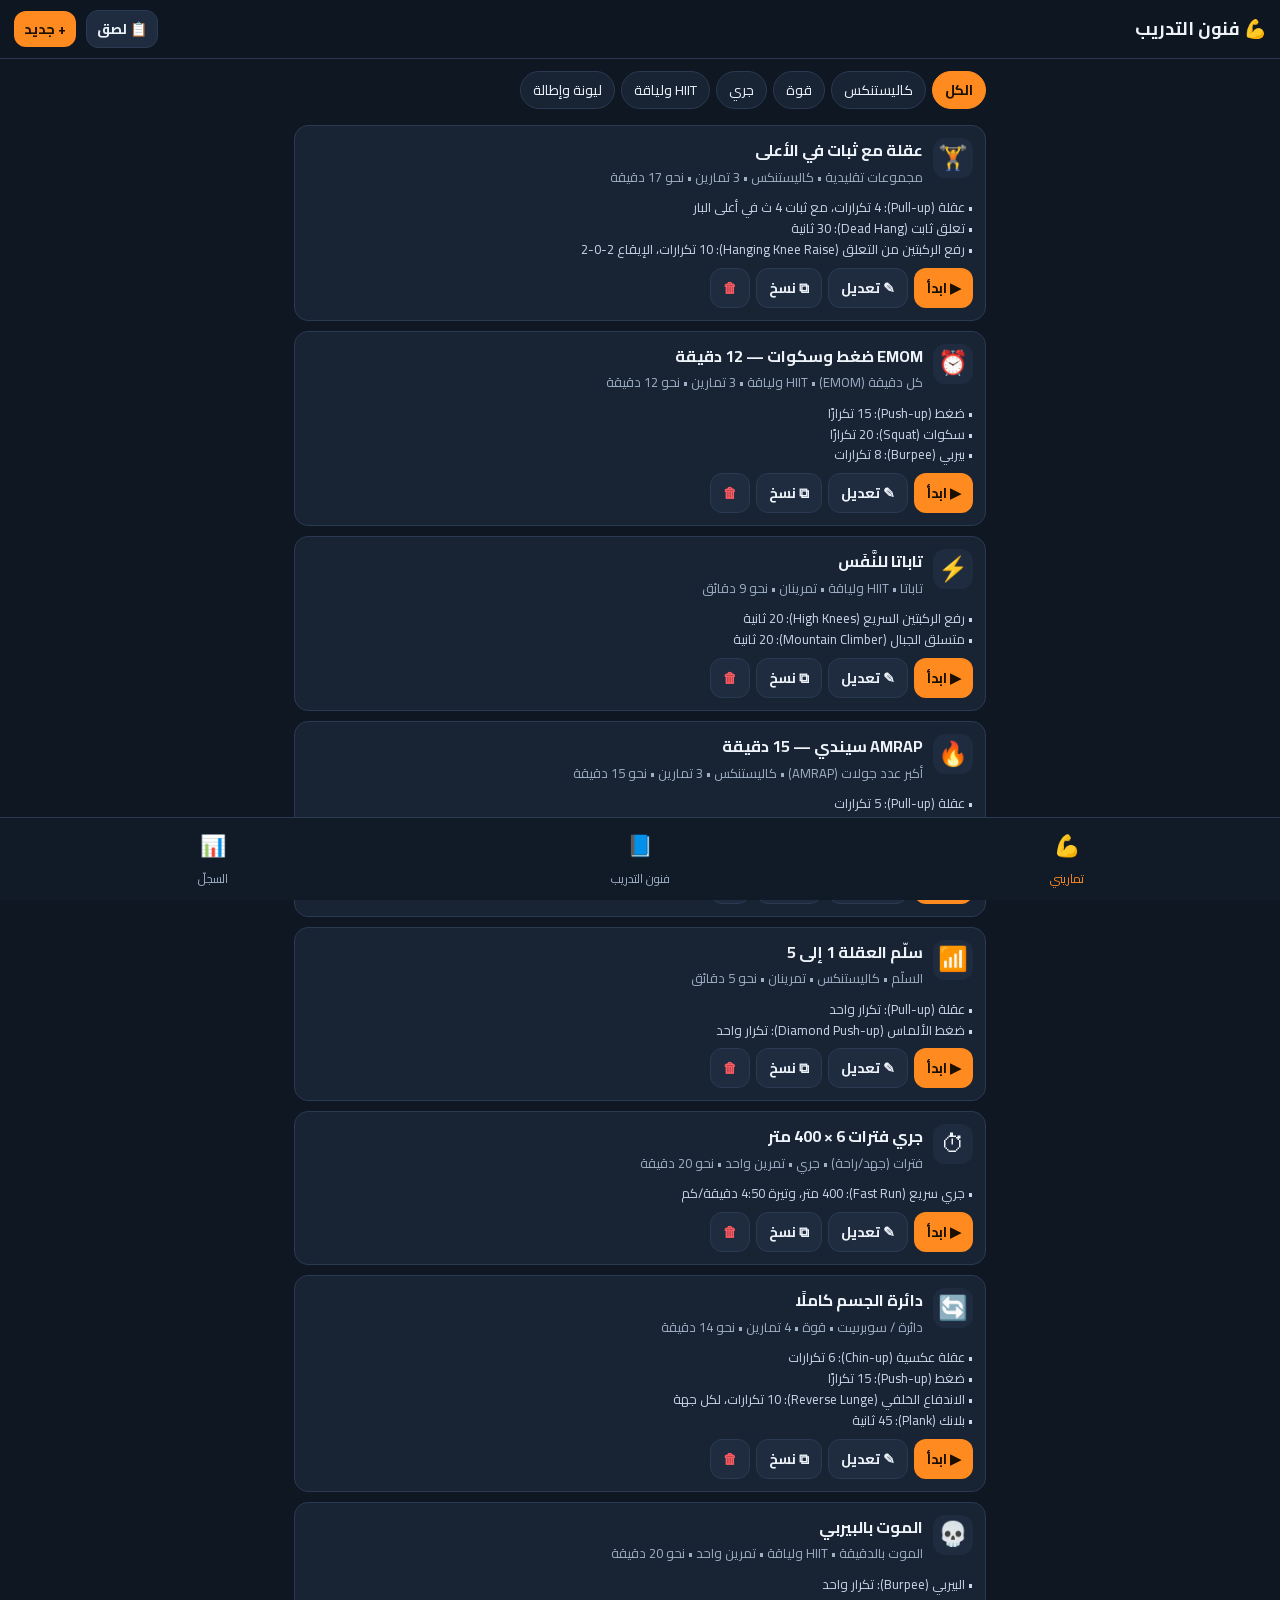
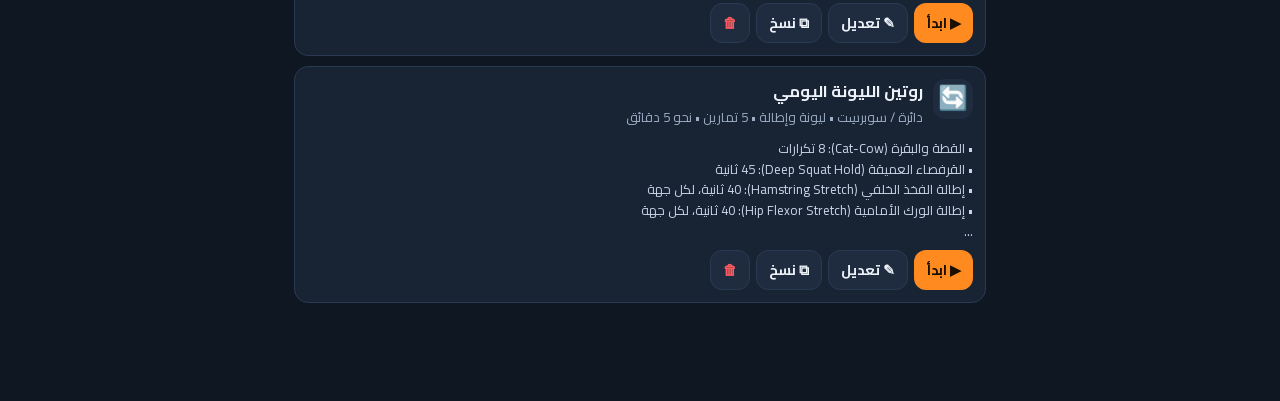
==== commit 09acda61: "فنون التدريب: لصق تمرين مكتوب وترتيبه تلقائيًا Co-Authored-By: Claude Opus 5.5 <noreply@anthropic.co" ====
--- a/funoon/src/main/assets/index.html
+++ b/funoon/src/main/assets/index.html
@@ -126,6 +126,10 @@
 
 .toast { position: fixed; bottom: 90px; left: 50%; transform: translateX(-50%); background: #26364d; padding: 10px 18px; border-radius: 12px; z-index: 60; opacity: 0; transition: opacity .3s; pointer-events: none; font-size: 15px; white-space: nowrap; }
 .toast.show { opacity: 1; }
+
+textarea.big { height: 200px; direction: rtl; font-size: 15px; line-height: 1.7; margin-top: 10px; }
+.warnc { background: #2a2216; border-color: #6a4a1a; font-size: 13px; color: #ffcc8f; }
+.top .btn.sm { padding: 5px 10px; }
 </style>
 </head>
 <body>
@@ -452,7 +456,7 @@
   'المشي باليدين من البلانك (Plank Walkout)', 'عجلة البطن (Ab Wheel Rollout)', 'رفع الركبتين من التعلق (Hanging Knee Raise)', 'رفع الساقين من التعلق (Hanging Leg Raise)',
   'من القدمين إلى البار (Toes-to-Bar)', 'الجلوس على شكل L (L-sit)', 'متسلق الجبال (Mountain Climber)', 'الحشرة الميتة (Dead Bug)', 'الطائر والكلب (Bird Dog)', 'الجلوس الروسي (Russian Twist)', 'الرجل الخارق (Superman)',
   // الجري واللياقة
-  'جري هادئ (Easy Run)', 'جري ثابت (Tempo Run)', 'جري سريع (Fast Run)', 'سرعة قصوى (Sprint)', 'انطلاقات (Strides)', 'تسارع (Acceleration Sprint)', 'جري صعود مرتفع (Hill Sprint)',
+  'جري (Run)', 'جري هادئ (Easy Run)', 'جري ثابت (Tempo Run)', 'جري سريع (Fast Run)', 'سرعة قصوى (Sprint)', 'انطلاقات (Strides)', 'تسارع (Acceleration Sprint)', 'جري صعود مرتفع (Hill Sprint)',
   'رفع الركبتين السريع (High Knees)', 'الوثب التبادلي (A-Skip)', 'المشي برفع الركبة (A-March)', 'ركل المؤخرة (Butt Kicks)', 'مشي سريع (Brisk Walk)', 'زحف الدب (Bear Crawl)', 'الملاكمة في الهواء (Shadow Boxing)',
   // الليونة
   'القطة والبقرة (Cat-Cow)', 'القرفصاء العميقة (Deep Squat Hold)', 'إطالة الفخذ الخلفي (Hamstring Stretch)', 'إطالة الفخذ الأمامي (Quad Stretch)', 'إطالة الورك الأمامية (Hip Flexor Stretch)',
@@ -492,6 +496,299 @@
 </script>
 <script>'use strict';
 /* =====================================================================
+   محلّل النص: يحوّل تمرينًا مكتوبًا بلغة عادية إلى تمرين منظّم
+   يعمل دون إنترنت بقواعد ثابتة
+   ===================================================================== */
+
+function arNorm(s) {
+  return String(s || '')
+    .replace(/[٠-٩]/g, (d) => '٠١٢٣٤٥٦٧٨٩'.indexOf(d))
+    .replace(/[۰-۹]/g, (d) => '۰۱۲۳۴۵۶۷۸۹'.indexOf(d))
+    .replace(/[٫]/g, '.').replace(/[،؛]/g, '،')
+    .replace(/[ً-ْـ]/g, '') // التشكيل والتطويل
+    .replace(/(\d)\s*[xX×*]\s*(\d)/g, '$1×$2')
+    .replace(/\s+[xX*]\s+/g, ' × ')
+    .replace(/[ \t]+/g, ' ');
+}
+/* تبسيط للمطابقة فقط */
+function key(s) {
+  return arNorm(s).toLowerCase().replace(/[أإآا]/g, 'ا').replace(/ة/g, 'ه').replace(/ى/g, 'ي').replace(/[()\-–—_.،,:]/g, ' ').replace(/\s+/g, ' ').trim();
+}
+
+const W_SEC = '(?:ثانيه|ثانية|ثواني|ثوان|ثوانٍ|ث|sec|secs|s)';
+const W_MIN = '(?:دقيقه|دقيقة|دقائق|دقايق|د|min|mins|minutes?)';
+const W_REP = '(?:عده|عدة|عدات|عدّات|عداة|عداه|تكرار|تكرارات|تكرارًا|تكرارا|مره|مرة|مرات|reps?|عد)';
+const W_SET = '(?:جولات|جوله|جولة|مجموعات|مجموعه|مجموعة|سيتات|سيت|sets?|rounds?|دورات|دوره|دورة)';
+
+function durWords(s) {
+  // دقيقة/دقيقتين بلا رقم
+  if (/دقيقتين|دقيقتان/.test(s)) return 120;
+  if (/(^|\s)(دقيقه|دقيقة)(\s|$|،|,)/.test(s)) return 60;
+  return null;
+}
+
+/* ---------- تحليل سطر تمرين واحد ---------- */
+function parseExerciseLine(raw, ctx) {
+  let s = ' ' + arNorm(raw).trim() + ' ';
+  const ex = { name: '', mode: 'reps', reps: 0, secs: 0, hold: 0, where: '', gap: 3, dist: 0, pace: '', sets: 0, rest: 0, side: false, tempo: '', load: '', notes: '' };
+  const cut = (re) => { s = s.replace(re, ' '); };
+  let m;
+
+  // الراحة (تُؤخذ أولًا حتى لا تختلط بالأوقات)
+  m = s.match(new RegExp('راح[هة]\\s*(?:بين\\s*\\S+\\s*)?(\\d+(?:\\.\\d+)?)\\s*(' + W_MIN + '|' + W_SEC + ')?'));
+  if (m) { ex.rest = /^(د|دق|min)/.test(m[2] || '') && !/^ث/.test(m[2] || '') ? Math.round(+m[1] * 60) : +m[1]; if (!m[2] && +m[1] <= 5) ex.rest = +m[1] * 60; cut(m[0]); }
+  else if ((m = s.match(/راح[هة]\s*(دقيقتين|دقيقتان|دقيقه|دقيقة)/))) { ex.rest = /دقيقت/.test(m[1]) ? 120 : 60; cut(m[0]); }
+
+  // الثبات
+  m = s.match(new RegExp('(?:مع\\s*)?(?:ثبات|ثبّت|ثبت|تثبيت|hold)\\s*(?:لمد[هة]\\s*)?(\\d+(?:\\.\\d+)?)\\s*' + W_SEC + '?'));
+  if (m) {
+    ex.hold = +m[1]; cut(m[0]);
+    const w = s.match(/^\s*(?:في|على|عند)\s+([^،,\d]+?)(?=\s*(?:،|,|\d|$|لكل|راح|ثم))/);
+    if (w) { ex.where = w[1].trim(); cut(w[0]); }
+    else { const w2 = s.match(/\s(?:في|على|عند)\s+((?:اعلى|أعلى|اسفل|أسفل|منتصف|وسط)[^،,\d]*?)(?=\s*(?:،|,|\d|$|لكل|راح))/); if (w2) { ex.where = w2[1].trim(); cut(w2[0]); } }
+  }
+
+  // الوتيرة
+  m = s.match(/(?:ب?وتير[هة]|بسرع[هة]|pace)\s*(\d{1,2}[:.]\d{2})(\s*(?:د\/كم|دقيق[هة]\/كم|\/كم|min\/km))?/);
+  if (m) { ex.pace = m[1].replace('.', ':') + ' دقيقة/كم'; cut(m[0]); }
+  // الإيقاع
+  m = s.match(/(?:ايقاع|إيقاع|tempo)?\s*(\d)\s*-\s*(\d)\s*-\s*(\d)/);
+  if (m) { ex.tempo = m[1] + '-' + m[2] + '-' + m[3]; cut(m[0]); }
+  // الوزن الإضافي
+  m = s.match(/((?:مع\s*)?(?:حقيب[هة]|شنط[هة]|سترة|وزن)[^،,]*?\d+(?:\.\d+)?\s*(?:كغ|كيلو|kg))|(\d+(?:\.\d+)?\s*(?:كغ|كيلو|kg))/);
+  if (m) { ex.load = (m[1] || m[2]).replace(/^مع\s*/, '').trim(); cut(m[0]); }
+  // لكل جهة
+  if ((m = s.match(/(?:لكل|كل)\s*(?:جه[هة]|رجل|يد|طرف|ساق|ذراع|side)|each side|per side/))) { ex.side = true; cut(m[0]); }
+
+  // الجولات × العدد  (4×6 أو 4 × 30 ثانية)
+  m = s.match(new RegExp('(\\d+)\\s*×\\s*(\\d+(?:\\.\\d+)?)\\s*(' + W_SEC + '|' + W_MIN + '|' + W_REP + '|متر|م|كم|km|m)?(?=\\s|$|،|,)'));
+  if (m) {
+    ex.sets = +m[1];
+    const u = m[3] || '';
+    if (new RegExp('^' + W_SEC + '$').test(u)) ex.secs = +m[2];
+    else if (new RegExp('^' + W_MIN + '$').test(u)) ex.secs = Math.round(+m[2] * 60);
+    else if (/^(متر|م|m)$/.test(u)) ex.dist = +m[2];
+    else if (/^(كم|km)$/.test(u)) ex.dist = Math.round(+m[2] * 1000);
+    else ex.reps = +m[2];
+    cut(m[0]);
+  }
+  // عدد الجولات صراحة
+  m = s.match(new RegExp('(\\d+)\\s*' + W_SET + '(?=\\s|$|،|,)'));
+  if (m) { ex.sets = +m[1]; cut(m[0]); }
+  else if ((m = s.match(new RegExp('(جولتين|جولتان|مجموعتين|مجموعتان)')))) { ex.sets = 2; cut(m[0]); }
+  // × N في آخر السطر (جري 400 متر × 6)
+  m = s.match(/×\s*(\d+)/);
+  if (m && !ex.sets) { ex.sets = +m[1]; cut(m[0]); }
+
+  // المسافة
+  m = s.match(/(\d+(?:\.\d+)?)\s*(متر|م|m|كم|كيلومتر|km)(?=\s|$|،|,)/);
+  if (m && !ex.dist) { ex.dist = /^(كم|كيلومتر|km)$/.test(m[2]) ? Math.round(+m[1] * 1000) : +m[1]; cut(m[0]); }
+  // الوقت
+  m = s.match(new RegExp('(\\d+(?:\\.\\d+)?)\\s*(' + W_SEC + '|' + W_MIN + ')(?=\\s|$|،|,)'));
+  if (m && !ex.secs) { ex.secs = new RegExp('^' + W_MIN + '$').test(m[2]) ? Math.round(+m[1] * 60) : +m[1]; cut(m[0]); }
+  else if (!ex.secs) { const dw = durWords(s); if (dw && !/راح/.test(raw)) { ex.secs = dw; cut(/دقيقتين|دقيقتان|دقيقه|دقيقة/); } }
+  // العدّات
+  m = s.match(new RegExp('(\\d+)\\s*' + W_REP + '(?=\\s|$|،|,)'));
+  if (m && !ex.reps) { ex.reps = +m[1]; cut(m[0]); }
+  // رقم مجرّد متبقٍّ = عدّات
+  if (!ex.reps) { m = s.match(/(?:^|\s)(\d+)(?=\s|$|،|,)/); if (m) { ex.reps = +m[1]; cut(m[0]); } }
+  if (ex.hold && !ex.reps) ex.reps = 1;
+
+  // الاسم: ما بقي بعد حذف الكلمات المساعدة
+  const STOP = /^(مع|ثم|في|على|بعد|قبل|لمده|لمدة|بين|الى|إلى|من|و|عدد|هدف|الهدف|تمرين|كل|ب)$/;
+  let words = s.replace(/[،,:؛;\-–—•*]+/g, ' ').replace(/\d+(\.\d+)?/g, ' ').replace(/\s+/g, ' ').trim().split(' ').filter(Boolean);
+  while (words.length && STOP.test(words[0])) words.shift();
+  while (words.length && STOP.test(words[words.length - 1])) words.pop();
+  let name = words.join(' ');
+  const cn = canonicalName(name);
+  ex.matched = !!cn;
+  ex.name = cn || name;
+
+  // نوع القياس
+  if (ex.hold) ex.mode = 'reps_hold';
+  else if (ex.dist) ex.mode = 'distance';
+  else if (ex.secs && ex.reps) ex.mode = 'time_reps';
+  else if (ex.secs) ex.mode = 'time';
+  else ex.mode = 'reps';
+  if (!ex.sets && ctx && ctx.defSets) ex.sets = ctx.defSets;
+  return ex;
+}
+
+/* مطابقة الاسم مع المكتبة بالكلمات */
+const STOPK = { 'من': 1, 'مع': 1, 'في': 1, 'على': 1, 'علي': 1, 'و': 1, 'the': 1, 'of': 1 };
+function stem(t) {
+  t = t.replace(/^(وال|بال|لل|ال)(?=..)/, '').replace(/^ال(?=...)/, '');
+  if (t.length > 4) t = t.replace(/(ات|ين|ان)$/, '');
+  if (t.length > 3) t = t.replace(/[هةي]$/, '');
+  return t;
+}
+function toks(s) { return key(s).split(' ').filter((x) => x && !STOPK[x]).map(stem).filter((x) => x.length >= 2); }
+function tokScore(a, b) {
+  if (!a.length || !b.length) return 0;
+  let m = 0;
+  a.forEach((x) => { if (b.some((y) => x === y || (x.length >= 3 && y.length >= 3 && (x.indexOf(y) === 0 || y.indexOf(x) === 0)))) m++; });
+  return m / Math.max(a.length, b.length) + (m === b.length ? 0.05 : 0);
+}
+function canonicalName(name) {
+  const nt = toks(name);
+  if (!nt.length || typeof LIBRARY === 'undefined') return '';
+  let best = '', bs = 0;
+  LIBRARY.forEach((full) => {
+    const ar = toks(full.split('(')[0]);
+    const en = toks((full.match(/\((.*?)\)/) || [])[1] || '');
+    const sc = Math.max(tokScore(nt, ar), tokScore(nt, en));
+    if (sc > bs + 1e-9 || (Math.abs(sc - bs) < 1e-9 && sc > 0 && full.length < best.length)) { best = full; bs = sc; }
+  });
+  return bs >= 0.66 ? best : '';
+}
+
+/* «راحة بين الجولات 2 دقيقة» بالثواني */
+function restBetween(text, what, def) {
+  const m = key(text).match(new RegExp('راحه بين ' + what + '\\s*(\\d+(?:\\.\\d+)?)\\s*(دقيقه|دقائق|د|min)?'));
+  if (m) return Math.round(+m[1] * (m[2] ? 60 : 1));
+  const m2 = key(text).match(new RegExp('راحه بين ' + what + '\\s*(دقيقتين|دقيقتان|دقيقه)'));
+  if (m2) return /دقيقت/.test(m2[1]) ? 120 : 60;
+  return def;
+}
+
+/* ---------- اكتشاف نوع التدريب ومعاملاته ---------- */
+function detectFormat(text) {
+  const t = key(text);
+  let m;
+  const num = (re, d) => { const x = t.match(re); return x ? +x[1] : d; };
+  if (/emom|كل دقيقه|في بدايه كل دقيقه|e\dmom/.test(t)) {
+    const every = /e2mom|كل دقيقتين/.test(t) ? 120 : (/e3mom|كل 3 دقائق/.test(t) ? 180 : 60);
+    return { format: 'emom', p: { minutes: num(/(\d+)\s*(?:دقيقه|دقائق|د|min)/, 12), every } };
+  }
+  if (/amrap|اكبر عدد (?:من )?الجولات|اكبر عدد جولات|اقصي عدد جولات/.test(t)) return { format: 'amrap', p: { minutes: num(/(\d+)\s*(?:دقيقه|دقائق|د|min)/, 15) } };
+  if (/tabata|تاباتا|طاباطا/.test(t)) return { format: 'tabata', p: { work: num(/(\d+)\s*(?:ث|ثانيه)?\s*(?:عمل|جهد)/, 20), rest: num(/(?:راحه)\s*(\d+)/, 10), rounds: num(/(\d+)\s*(?:جولات|مرات)/, 8), restEx: 60 } };
+  if (/death by|الموت بال/.test(t)) return { format: 'deathby', p: { start: 1, add: 1, max: num(/(\d+)\s*دقيقه/, 20) } };
+  if (/هرم|pyramid/.test(t)) {
+    m = t.match(/(\d+)\s*(?:الي|-)\s*(\d+)/);
+    return { format: 'pyramid', p: { from: m ? +m[1] : 2, top: m ? +m[2] : 8, step: num(/زياده\s*(\d+)/, m && +m[2] - +m[1] >= 6 ? 2 : 1), rest: num(/راحه\s*(\d+)/, 60) } };
+  }
+  if (/سلم|ladder/.test(t)) {
+    m = t.match(/(\d+)\s*(?:الي|-)\s*(\d+)/);
+    return { format: 'ladder', p: { from: m ? +m[1] : 1, to: m ? +m[2] : 5, step: 1, rest: num(/راحه\s*(\d+)/, 45) } };
+  }
+  if (/for time|ضد الساعه|باسرع وقت|اسرع وقت/.test(t)) return { format: 'fortime', p: { rounds: num(/(\d+)\s*جولات/, 1), cap: num(/(?:حد|cap)\D{0,8}(\d+)/, 0) } };
+  if (/hiit|فترات|انترفال|interval|(\d+)\s*(?:ث|ثانيه)?\s*(?:عمل|جهد)/.test(t)) {
+    return { format: 'intervals', p: { work: num(/(\d+)\s*(?:ث|ثانيه)?\s*(?:عمل|جهد)/, num(/(?:عمل|جهد)\s*(\d+)/, 40)), rest: num(/(\d+)\s*(?:ث|ثانيه)?\s*راحه/, num(/(?:راحه)\s*(\d+)/, 20)), rounds: num(/(\d+)\s*(?:جولات|جوله|مرات)/, 8) } };
+  }
+  if (/دائره|دايره|circuit|سوبر ?ست|superset|بالتتابع|متتاليه/.test(t)) {
+    return { format: 'circuit', p: { rounds: num(/(\d+)\s*(?:جولات|دورات|rounds)/, 3), restEx: restBetween(text, 'التمارين', 15), restRound: restBetween(text, 'الجولات', 90) } };
+  }
+  return { format: 'straight', p: { restEx: num(/راحه بين التمارين\s*(\d+)/, 120) } };
+}
+
+/* ---------- الفئة المناسبة: كل تمرين يصوّت ---------- */
+const CAT_RULES = [
+  ['جري', /جري|ركض|سرعه قصوي|انطلاقات|تسارع|sprint|run|strides|مشي سريع/],
+  ['ليونة وإطالة', /اطاله|تمديد|ليونه|stretch|pose|القطه|الحمامه|القرفصاء العميقه|تعلق سلبي|انحناء|فطيره|تهيئه/],
+  ['قتالية', /ملاكمه|لكم|ركل|boxing|kick|punch/],
+  ['قوة انفجارية', /قفز|انفجاري|تصفيق|jump|bound|hop|plyo|clap|القفزات/],
+  ['كاليستنكس', /عقله|ضغط|غطس|تعلق|بلانك|مسل|ليفر|pull|push|dip|plank|hollow|l-sit|المشي باليدين|رفع الركبتين من|رفع الساقين/],
+  ['قوة', /سكوات|اندفاع|رفع|بلغاري|squat|lunge|deadlift|جسر|جلوس الحائط/],
+];
+function detectCategory(w) {
+  const votes = {};
+  w.exercises.forEach((e) => {
+    const k = key(e.name);
+    const r = CAT_RULES.find((c) => c[1].test(k));
+    const c = r ? r[0] : 'أخرى';
+    votes[c] = (votes[c] || 0) + 1;
+  });
+  if (['tabata', 'intervals', 'emom', 'amrap', 'deathby', 'fortime'].indexOf(w.format) >= 0 && !votes['جري']) return 'HIIT ولياقة';
+  let best = 'أخرى', bv = 0;
+  CAT_RULES.map((c) => c[0]).concat(['أخرى']).forEach((c) => { if ((votes[c] || 0) > bv) { bv = votes[c]; best = c; } });
+  return best;
+}
+
+/* ---------- التحليل الكامل ---------- */
+function parseWorkoutText(text) {
+  const src = arNorm(text);
+  let lines = src.split(/\n+/).map((l) => l.replace(/^[\s\-–—•*·\d]+[.)]\s+/, '').replace(/^[\s\-–—•*·]+/, '').trim()).filter(Boolean);
+  const warnings = [];
+  let name = '';
+  const headerRe = /emom|amrap|tabata|تاباتا|طاباطا|ضد الساعة|بأسرع وقت|for time|دائرة|دايرة|circuit|سوبر ?ست|superset|هرم|pyramid|سلّم|سلم|ladder|death by|الموت بال|فترات|hiit|انترفال|interval|\d+\s*(?:ث|ثانية|ثانيه)?\s*(?:عمل|جهد)/i;
+  const roundsHdr = /^(\d+)\s*(جولات|جولة|دورات|rounds?)(?:\s|$|:)[^\n]*$/;
+  // سطر العنوان: بلا أرقام، ولا يطابق تمرينًا، وليس سطر نوع تدريب
+  if (lines.length > 1 && !/\d/.test(lines[0]) && !canonicalName(lines[0]) && !headerRe.test(lines[0])) {
+    name = lines.shift().replace(/[:：]$/, '').trim();
+  }
+  // نوع التدريب يُؤخذ من أول سطرين فقط إن كانا سطري نوع
+  const hdrIdx = [];
+  for (let i = 0; i < Math.min(2, lines.length); i++) {
+    const l = lines[i];
+    const isRoundsOnly = roundsHdr.test(l) && !canonicalName(l.replace(/\d+|جولات|جولة|دورات|rounds?|دائرة|راحة.*$/g, ''));
+    if (headerRe.test(l) || isRoundsOnly) hdrIdx.push(i); else break;
+  }
+  const fd = hdrIdx.length ? detectFormat(hdrIdx.map((i) => lines[i]).join('\n')) : detectFormat('');
+  const restExM = key(src).match(/راحه بين التمارين\s*(\d+)\s*(دقيقه|دقائق|د|min)?/);
+  if (restExM && fd.p.restEx != null) fd.p.restEx = +restExM[1] * (restExM[2] ? 60 : 1);
+  let globalSets = 0;
+  const exLines = [];
+  lines.forEach((l, idx) => {
+    if (hdrIdx.indexOf(idx) >= 0) {
+      const mm = l.match(/^(\d+)\s*(جولات|جولة|دورات|rounds?)/);
+      if (mm) { globalSets = +mm[1]; if (fd.format === 'circuit') fd.p.rounds = +mm[1]; }
+      const after = l.split(/[:：]/).slice(1).join(':').trim();
+      if (after) exLines.push(...after.split(/[،,+]|\sثم\s/).map((x) => x.trim()).filter(Boolean));
+      return;
+    }
+    if (/^راحة بين/.test(l.trim())) return;
+    if (headerRe.test(l)) {
+      warnings.push('«' + l + '» فيه نوع تدريب مختلف عن بقية التمرين، فأضفته تمرينًا عاديًا. الأفضل أن تجعله تمرينًا مستقلًا.');
+      l = l.replace(/هرم|سلّم|سلم|pyramid|ladder|emom|amrap|تاباتا|tabata|دائرة/ig, ' ').replace(/(\d+)\s*(?:إلى|الى|-)\s*(\d+)/, '$2');
+    }
+    // سطر فيه عدة تمارين مفصولة بفواصل في أنواع القوائم
+    if (['emom', 'amrap', 'fortime', 'tabata', 'circuit', 'ladder', 'pyramid', 'intervals'].indexOf(fd.format) >= 0 && /[،,+]/.test(l) && !/راح/.test(l)) {
+      exLines.push(...l.split(/[،,+]/).map((x) => x.trim()).filter(Boolean));
+    } else exLines.push(l);
+  });
+  // «3 جولات» بلا كلمة دائرة مع أكثر من تمرين بلا جولات خاصة = دائرة
+  if (fd.format === 'straight' && globalSets && exLines.length > 1) { fd.format = 'circuit'; fd.p = { rounds: globalSets, restEx: restBetween(src, 'التمارين', 15), restRound: restBetween(src, 'الجولات', 90) }; }
+
+  const exercises = [];
+  exLines.forEach((l) => {
+    const ex = parseExerciseLine(l, { defSets: fd.format === 'straight' ? (globalSets || 0) : 0 });
+    if (!ex.name || ex.name.length < 2) { warnings.push('لم أفهم: «' + l + '»'); return; }
+    if (fd.format === 'straight') {
+      if (!ex.sets) ex.sets = (ex.mode === 'time' && ex.secs >= 180) || (ex.mode === 'distance' && ex.dist >= 1000) ? 1 : 3;
+      if (!ex.rest) ex.rest = ex.mode === 'time' ? 60 : 90;
+    } else if (ex.rest && fd.format === 'circuit' && !fd.p.restRoundSet) { fd.p.restRound = ex.rest; fd.p.restRoundSet = true; }
+    const timeFmt = fd.format === 'tabata' || (fd.format === 'intervals' && +fd.p.work > 0);
+    const seqFmt = ['ladder', 'pyramid', 'deathby'].indexOf(fd.format) >= 0;
+    if (timeFmt && ex.mode === 'reps' && !ex.reps) { ex.mode = 'time'; ex.secs = +fd.p.work || 20; }
+    if (!ex.reps && (ex.mode === 'reps' || ex.mode === 'reps_hold')) { ex.reps = seqFmt ? 1 : 10; if (!seqFmt) warnings.push('لم أجد عدد التكرارات في «' + ex.name + '»، فوضعت 10. عدّله إن لزم.'); }
+    if (ex.mode === 'time' && !ex.secs) ex.secs = 30;
+    if (!ex.matched) warnings.push('«' + ex.name + '» ليس في مكتبة الأسماء، فأبقيته كما كتبته.');
+    delete ex.matched;
+    exercises.push(Object.assign({ name: '', mode: 'reps', reps: 10, secs: 30, hold: 3, where: '', gap: 3, dist: 400, pace: '', sets: 3, rest: 90, side: false, tempo: '', load: '', notes: '' },
+      Object.fromEntries(Object.entries(ex).filter(([k, v]) => v !== 0 && v !== '' && v !== false || k === 'side'))));
+  });
+  delete fd.p.restRoundSet;
+  // الفترات بلا وقت جهد مع تمرين مسافة
+  if (fd.format === 'intervals' && exercises.some((e) => e.mode === 'distance')) {
+    fd.p.work = 0;
+    const e0 = exercises[0];
+    if (e0 && e0.sets > 1 && !/جولات|rounds/.test(key(src))) fd.p.rounds = e0.sets;
+    if (e0 && e0.rest) fd.p.rest = e0.rest;
+  }
+  // تمرين واحد بمسافة وجولات وراحة دون كلمة فترات = فترات
+  if (fd.format === 'straight' && exercises.length === 1 && exercises[0].mode === 'distance' && exercises[0].sets > 1) {
+    fd.format = 'intervals'; fd.p = { work: 0, rest: exercises[0].rest || 90, rounds: exercises[0].sets };
+  }
+  const w = { id: '', name, cat: '', format: fd.format, p: fd.p, exercises };
+  w.cat = detectCategory(w);
+  if (!w.name) w.name = (FORMATS[w.format] ? FORMATS[w.format].ar : 'تمرين') + (exercises[0] ? ' — ' + exercises[0].name.split('(')[0].trim() : '');
+  return { workout: w, warnings };
+}
+
+if (typeof module !== 'undefined') module.exports = { parseWorkoutText, parseExerciseLine, arNorm, detectFormat };
+</script>
+<script>'use strict';
+/* =====================================================================
    واجهة «فنون التدريب»
    ===================================================================== */
 const KEY = 'funoon_v1';
@@ -552,6 +849,7 @@
 window.onAndroidBack = function () {
   if (VIEW.name === 'player') { if (P && !P.finished) { if (confirm('إنهاء التمرين الآن؟')) playerFinish(true); } else tab('list'); return true; }
   if (VIEW.name === 'edit') { if (confirm('الخروج دون حفظ؟')) { HIST.length ? (VIEW = HIST.pop(), render()) : tab('list'); } return true; }
+  if (VIEW.name === 'import') { PARSED = null; }
   if (HIST.length) { VIEW = HIST.pop(); render(); return true; }
   if (VIEW.name !== 'list') { tab('list'); return true; }
   return false;
@@ -562,7 +860,7 @@
 function viewList() {
   const cats = ['الكل'].concat(CATEGORIES.filter((c) => DB.workouts.some((w) => w.cat === c)));
   if (cats.indexOf(DB.filter) < 0) DB.filter = 'الكل';
-  let h = '<div class="top"><h1>💪 فنون التدريب</h1><button class="btn sm" data-new>+ جديد</button></div><div class="wrap">';
+  let h = '<div class="top"><h1>💪 فنون التدريب</h1><button class="btn sm ghost" data-import-view>📋 لصق</button><button class="btn sm" data-new>+ جديد</button></div><div class="wrap">';
   h += '<div class="fchips">' + cats.map((c) => '<button class="fc' + (DB.filter === c ? ' on' : '') + '" data-filter="' + esc(c) + '">' + esc(c) + '</button>').join('') + '</div>';
   const list = DB.workouts.filter((w) => DB.filter === 'الكل' || w.cat === DB.filter);
   if (!list.length) h += '<div class="empty">لا توجد تمارين بعد.<br><button class="btn" data-new>+ أنشئ أول تمرين</button></div>';
@@ -649,6 +947,50 @@
   else { const i = DB.workouts.findIndex((w) => w.id === EDIT.id); if (i >= 0) DB.workouts[i] = clone(EDIT); else DB.workouts.unshift(clone(EDIT)); }
   save(); toast('حُفظ التمرين ✓'); tab('list');
 }
+
+
+/* ============ لصق تمرين مكتوب ============ */
+let PARSED = null;
+const IMPORT_EXAMPLE = 'يوم السحب\nعقلة 4 عدات مع ثبات 4 ثوان في أعلى البار، 3 جولات راحة 90 ثانية\nتعلق ثابت 3×30 ثانية راحة 60\nرفع الركبتين من التعلق 3×12 راحة دقيقة\nبلانك جانبي 2×40 ثانية لكل جهة';
+function viewImport() {
+  let h = '<div class="top"><button class="back" data-back><span class="ltr">→</span></button><h1>📋 لصق تمرين مكتوب</h1></div><div class="wrap">';
+  h += '<div class="small">الصق التمرين كما كتبته في الملاحظات، كل تمرين في سطر، فيرتّبه التطبيق: العدّات والأوقات والثبات والجولات والراحة، ونوع التدريب والفئة.</div>';
+  h += '<textarea id="imp-text" class="big" placeholder="مثال:\nعقلة 4 عدات مع ثبات 4 ثوان في أعلى البار، 3 جولات راحة 90\nضغط 3×15 راحة 60\nبلانك 3×45 ثانية">' + esc(DB.importText || '') + '</textarea>';
+  h += '<div class="row" style="margin-top:8px"><button class="btn sm ghost" data-paste>📋 لصق من الحافظة</button><button class="btn sm ghost" data-example>مثال</button><button class="btn sm ghost" data-clear>مسح</button></div>';
+  h += '<button class="btn full" data-parse>⚙ رتّب التمرين</button>';
+  if (PARSED) {
+    const w = PARSED.workout, f = FORMATS[w.format];
+    h += '<div class="card hero" style="margin-top:14px"><div class="row"><span class="fic">' + f.ic + '</span><span class="sp"><b>' + esc(w.name) + '</b><br><span class="small">' + esc(f.ar) + ' • ' + esc(w.cat) + ' • نحو ' + estimateTxt(clone(w)) + '</span></span></div>';
+    const pp = f.params.map((x) => esc(x.ar) + ': ' + esc(w.p[x.k])).join(' • ');
+    h += '<div class="small" style="margin-top:6px">' + pp + '</div></div>';
+    w.exercises.forEach((e, i) => {
+      h += '<div class="excard"><div class="exh"><span class="no">' + (i + 1) + '</span><b class="sp">' + esc(e.name) + '</b><span class="small">' + esc(MODES[e.mode].ic + ' ' + MODES[e.mode].ar) + '</span></div>' +
+        '<div class="prev">' + esc(describe(e)) + (w.format === 'straight' ? ' • ' + setsTxt(e.sets) + ' • راحة ' + e.rest + ' ث' : '') + '</div></div>';
+    });
+    if (PARSED.warnings.length) h += '<div class="card warnc">⚠️ ' + PARSED.warnings.map(esc).join('<br>⚠️ ') + '</div>';
+    if (!w.exercises.length) h += '<div class="card warnc">لم أجد تمارين في النص. اكتب كل تمرين في سطر مع عدده أو وقته.</div>';
+    else h += '<div class="row" style="margin-top:8px"><button class="btn ok sp" data-imp-save>💾 احفظه</button><button class="btn ghost sp" data-imp-edit>✎ راجع وعدّل</button><button class="btn ghost sp" data-imp-play>▶ ابدأ</button></div>';
+  }
+  h += '<h2>طريقة الكتابة</h2><div class="card"><ul class="rules">' +
+    '<li>كل تمرين في سطر: <b>الاسم ثم العدد أو الوقت</b>، مثل «ضغط 15» أو «بلانك 45 ثانية».</li>' +
+    '<li><b>الجولات:</b> «3×15» أو «3 جولات 15 عدة». و<b>الراحة:</b> «راحة 90» أو «راحة دقيقتين».</li>' +
+    '<li><b>الثبات:</b> «عقلة 4 عدات مع ثبات 4 ثوان في أعلى البار».</li>' +
+    '<li><b>الجري:</b> «جري 400 متر × 6 راحة 90 بوتيرة 4:50».</li>' +
+    '<li><b>لكل جهة، والإيقاع، والوزن:</b> «اندفاع 10 لكل رجل»، «ضغط 12 إيقاع 3-1-1»، «سكوات 15 مع حقيبة 5 كغ».</li>' +
+    '<li><b>نوع التدريب</b> في أول سطر: «EMOM 12 دقيقة»، «AMRAP 15 دقيقة»، «تاباتا»، «3 جولات دائرة»، «سلم 1 إلى 5»، «هرم 2 إلى 10»، «ضد الساعة»، «40 ثانية عمل 20 راحة 8 جولات».</li>' +
+    '<li>أول سطر بلا أرقام يصبح اسم التمرين.</li></ul></div><div style="height:20px"></div></div>';
+  return h;
+}
+function doParse() {
+  const t = ($('#imp-text') || {}).value || '';
+  DB.importText = t; save();
+  if (!t.trim()) { toast('الصق نص التمرين أولًا'); return; }
+  try { PARSED = parseWorkoutText(t); } catch (err) { PARSED = { workout: { name: '', format: 'straight', p: {}, exercises: [], cat: '' }, warnings: ['حدث خطأ في القراءة: ' + err.message] }; }
+  render();
+  setTimeout(() => { const c = $('.hero'); if (c) c.scrollIntoView({ behavior: 'smooth', block: 'start' }); }, 50);
+}
+function setsTxt(n) { n = +n; return n === 1 ? 'جولة واحدة' : (n === 2 ? 'جولتان' : (n <= 10 ? n + ' جولات' : n + ' جولة')); }
+function parsedWorkout() { const w = clone(PARSED.workout); w.id = uid(); return w; }
 
 /* ============ المشغّل ============ */
 let P = null;
@@ -821,9 +1163,10 @@
   else if (VIEW.name === 'player') h = viewPlayer();
   else if (VIEW.name === 'formats') h = viewFormats();
   else if (VIEW.name === 'history') h = viewHistory();
+  else if (VIEW.name === 'import') h = viewImport();
   $('#app').innerHTML = h;
   document.body.classList.toggle('playing', VIEW.name === 'player' && P && !P.finished);
-  document.querySelectorAll('.nav button').forEach((b) => b.classList.toggle('on', b.dataset.tab === (VIEW.name === 'edit' || VIEW.name === 'player' ? 'list' : VIEW.name)));
+  document.querySelectorAll('.nav button').forEach((b) => b.classList.toggle('on', b.dataset.tab === (VIEW.name === 'edit' || VIEW.name === 'player' || VIEW.name === 'import' ? 'list' : VIEW.name)));
   if (VIEW.name === 'player') paintPlayer();
 }
 
@@ -836,6 +1179,25 @@
   if ('back' in d) { window.onAndroidBack(); return; }
   // القائمة
   if ('new' in d) { startEdit(null); return; }
+  if ('importView' in d) { PARSED = null; go({ name: 'import' }); return; }
+  if (VIEW.name === 'import') {
+    if ('parse' in d) { doParse(); return; }
+    if ('example' in d) { $('#imp-text').value = IMPORT_EXAMPLE; return; }
+    if ('clear' in d) { $('#imp-text').value = ''; DB.importText = ''; PARSED = null; save(); render(); return; }
+    if ('paste' in d) {
+      let txt = '';
+      try { if (window.Android && window.Android.paste) txt = window.Android.paste() || ''; } catch (err) { txt = ''; }
+      if (txt) { $('#imp-text').value = txt; toast('لُصق النص'); return; }
+      if (navigator.clipboard && navigator.clipboard.readText) {
+        navigator.clipboard.readText().then((x) => { if (x) { $('#imp-text').value = x; toast('لُصق النص'); } else toast('الحافظة فارغة'); })
+          .catch(() => toast('اضغط مطولًا في المربع ثم «لصق»'));
+      } else toast('اضغط مطولًا في المربع ثم «لصق»');
+      return;
+    }
+    if ('impSave' in d) { const w = parsedWorkout(); DB.workouts.unshift(w); save(); PARSED = null; DB.importText = ''; save(); toast('حُفظ التمرين ✓'); tab('list'); return; }
+    if ('impEdit' in d) { const w = PARSED.workout; startEdit(Object.assign(clone(w), { id: '' })); return; }
+    if ('impPlay' in d) { const w = parsedWorkout(); DB.workouts.unshift(w); save(); PARSED = null; startPlayer(w); return; }
+  }
   if (d.newfmt) { startEdit(null, d.newfmt); return; }
   if (d.filter) { DB.filter = d.filter; save(); render(); return; }
   if (d.play) { const w = DB.workouts.find((x) => x.id === d.play); if (w) startPlayer(w); return; }
@@ -888,6 +1250,7 @@
 });
 
 document.addEventListener('input', (e) => {
+  if (VIEW.name === 'import' && e.target.id === 'imp-text') { DB.importText = e.target.value; save(); return; }
   if (VIEW.name !== 'edit') return;
   const t = e.target, d = t.dataset;
   if (t.id === 'w-name') { EDIT.name = t.value; return; }
